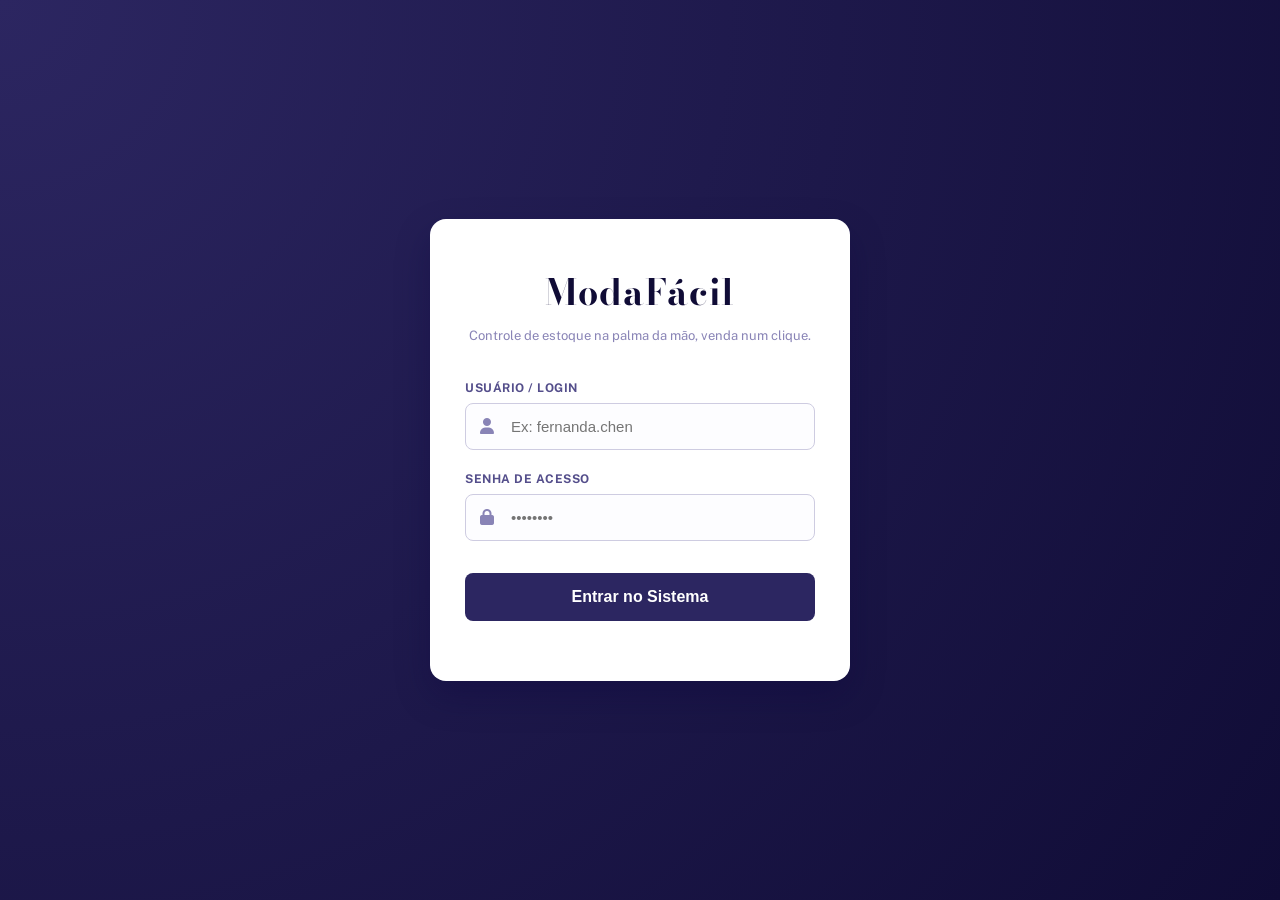
==== index.html @ 480983fd "60%" ====
<!DOCTYPE html>
<html lang="pt-BR">
<head>
    <meta charset="UTF-8">
    <meta name="viewport" content="width=device-width, initial-scale=1.0">
    <title>ModaFácil - Sistema de Gestão</title>
    <link rel="stylesheet" href="CSS/style.css">
    <link rel="stylesheet" href="https://cdnjs.cloudflare.com/ajax/libs/font-awesome/6.5.2/css/all.min.css">
</head>
<body>

    <div id="toast-container" class="toast-container"></div>

    <div id="tela-login" class="login-wrapper">
        <div class="login-box">
            <div class="login-header">
                <h1>ModaFácil</h1>
                <p>Controle de estoque na palma da mão, venda num clique.</p>
            </div>
            <form id="form-login" onsubmit="autenticarUsuario(event)">
                <div class="campo-login">
                    <label for="usuario">Usuário / Login</label>
                    <div class="input-icone">
                        <i class="fa-solid fa-user"></i>
                        <input type="text" id="usuario" placeholder="Ex: fernanda.chen" required>
                    </div>
                </div>
                <div class="campo-login">
                    <label for="senha">Senha de Acesso</label>
                    <div class="input-icone">
                        <i class="fa-solid fa-lock"></i>
                        <input type="password" id="senha" placeholder="••••••••" required>
                    </div>
                </div>
                <button type="submit" class="btn-login">Entrar no Sistema</button>
            </form>
            <div id="erro-login" class="erro-mensagem"></div>
        </div>
    </div>

    <div id="painel-sistema" class="container" style="display: none;">

        <aside class="sidebar">
            <div class="sidebar-topo">
                <h1 onclick="alternarTela('dashboard')">ModaFácil</h1>
                <p class="metafora-sidebar">O estoque na palma da mão, a venda num clique.</p>
                
                <ul>
                    <li id="menu-dashboard" class="active" onclick="alternarTela('dashboard')">
                        <i class="fa-solid fa-house"></i> Dashboard
                    </li>
                    <li id="menu-produtos" onclick="alternarTela('produtos')">
                        <i class="fa-solid fa-shirt"></i> Produtos
                    </li>
                    <li id="menu-estoque" onclick="alternarTela('estoque')">
                        <i class="fa-solid fa-box"></i> Estoque
                    </li>
                    <li id="menu-vendas" onclick="alternarTela('vendas')">
                        <i class="fa-solid fa-cart-shopping"></i> Vendas
                    </li>
                    <li id="menu-relatorios" onclick="alternarTela('relatorios')">
                        <i class="fa-solid fa-chart-line"></i> Relatórios
                    </li>
                </ul>
            </div>

            <div class="sidebar-rodape">
                <div class="perfil-link-wrapper" id="menu-perfil" onclick="alternarTela('perfil')">
                    <div class="avatar-bolinha">--</div>
                    <div class="perfil-link-info">
                        <span class="nome-usuario">Usuário</span>
                        <span class="cargo-usuario">Cargo</span>
                    </div>
                    <i class="fa-solid fa-chevron-right seta-perfil"></i>
                </div>
            </div>
        </aside>

        <main class="content">

            <div id="visao-dashboard" class="tela-conteudo">
                <header>
                    <h2>Dashboard</h2>
                    <p>Confira o resumo do seu negócio hoje.</p>
                </header>

                <section class="cards">
                    <div class="card destaque">
                        <h3>Produtos</h3>
                        <span id="card-total-produtos">150</span>
                    </div>
                    <div class="card">
                        <h3>Vendas Hoje</h3>
                        <span>23</span>
                    </div>
                    <div class="card alerta-critico">
                        <h3>Estoque Baixo</h3>
                        <span id="card-estoque-baixo">0</span>
                    </div>
                    <div class="card alerta-critico">
                        <h3>Alertas</h3>
                        <span id="card-total-alertas">0</span>
                    </div>
                </section>

                <section class="dashboard-grid">
                    <div class="grafico">
                        <h3>Vendas dos Últimos 7 Dias</h3>
                        <div class="fake-chart"></div>
                    </div>

                    <div class="estoque">
                        <h3>Produtos com Estoque Baixo</h3>
                        <table id="tabela-dashboard-alertas">
                            <thead>
                                <tr>
                                    <th>Produto</th>
                                    <th>Tamanho</th>
                                    <th>Qtd</th>
                                </tr>
                            </thead>
                            <tbody>
                                </tbody>
                        </table>
                    </div>
                </section>
            </div>

            <div id="visao-produtos" class="tela-conteudo" style="display: none;">
                <header>
                    <h2>Gerenciamento de Produtos</h2>
                    <p>Visão geral de produtos, especializações e variantes comerciais.</p>
                </header>

                <div class="perfil-container-bloco">
                    <table id="tabela-lista-produtos">
                        <thead>
                            <tr>
                                <th>Produto</th>
                                <th>Tipo</th>
                                <th>SKU</th>
                                <th>Atributos</th>
                                <th>Mínimo</th>
                                <th>Atual</th>
                                <th>Status</th>
                            </tr>
                        </thead>
                        <tbody>
                            </tbody>
                    </table>
                </div>
            </div>

            <div id="visao-estoque" class="tela-conteudo" style="display: none;">
                <header>
                    <h2>Movimentação de Estoque</h2>
                    <p>Lance entradas, saídas manuais ou simule baixas de balcão.</p>
                </header>

                <div class="grid-simulacao" style="display: grid; grid-template-columns: 1fr 1fr; gap: 20px;">
                    <div class="perfil-container-bloco">
                        <h3>Registrar Movimentação</h3>
                        <form id="form-movimentacao" onsubmit="processarMovimentacao(event)" style="margin-top: 20px; display: flex; flex-direction: column; gap: 15px;">
                            <div class="grupo-campo" style="display: flex; flex-direction: column; gap: 8px;">
                                <label style="font-size: 13px; font-weight: bold; color: rgb(84, 78, 139);">Selecione a Variante</label>
                                <select id="mov-produto" required style="padding: 12px; border: 1px solid rgb(206, 204, 225); border-radius: 6px; background-color: #F8F8FC;">
                                    </select>
                            </div>

                            <div class="grupo-campo" style="display: flex; flex-direction: column; gap: 8px;">
                                <label style="font-size: 13px; font-weight: bold; color: rgb(84, 78, 139);">Tipo de Operação</label>
                                <select id="mov-tipo" required style="padding: 12px; border: 1px solid rgb(206, 204, 225); border-radius: 6px; background-color: #F8F8FC;">
                                    <option value="SAÍDA">SAÍDA (Baixa Automática / Venda)</option>
                                    <option value="ENTRADA">ENTRADA (Ajuste / Reposição)</option>
                                </select>
                            </div>

                            <div class="grupo-campo" style="display: flex; flex-direction: column; gap: 8px;">
                                <label style="font-size: 13px; font-weight: bold; color: rgb(84, 78, 139);">Quantidade</label>
                                <input type="number" id="mov-qtd" min="1" value="1" required style="padding: 12px; border: 1px solid rgb(206, 204, 225); border-radius: 6px;">
                            </div>

                            <div class="grupo-campo" style="display: flex; flex-direction: column; gap: 8px;">
                                <label style="font-size: 13px; font-weight: bold; color: rgb(84, 78, 139);">Motivo</label>
                                <input type="text" id="mov-motivo" placeholder="Ex: Venda no caixa / Devolução" required style="padding: 12px; border: 1px solid rgb(206, 204, 225); border-radius: 6px;">
                            </div>

                            <button type="submit" class="btn-login" style="margin-top: 10px;">Confirmar Operação</button>
                        </form>
                        <div id="erro-movimentacao" class="erro-mensagem" style="color: #D32F2F; font-size: 13px; font-weight: bold; margin-top: 10px;"></div>
                    </div>

                    <div class="perfil-container-bloco">
                        <h3>Histórico Histórico de Movimentações</h3>
                        <div style="max-height: 310px; overflow-y: auto; margin-top: 15px;">
                            <table id="tabela-historico">
                                <thead>
                                    <tr>
                                        <th>Hora</th>
                                        <th>SKU</th>
                                        <th>Tipo</th>
                                        <th>Qtd</th>
                                        <th>Operador</th>
                                    </tr>
                                </thead>
                                <tbody>
                                    </tbody>
                            </table>
                        </div>
                    </div>
                </div>
            </div>

            <div id="visao-perfil" class="tela-conteudo" style="display: none;">
                <header>
                    <h2>Meu Perfil</h2>
                    <p>Informações de autenticação e credenciais do lojista no sistema.</p>
                </header>

                <div class="perfil-container-bloco">
                    <div class="perfil-header-interno">
                        <div class="avatar-grande">--</div>
                        <div class="perfil-titulo-dados">
                            <h3>Nome</h3>
                            <span class="badge-perfil">Cargo</span>
                            <p>Matrícula do Funcionário: <strong>#000</strong></p>
                        </div>
                        <button class="btn-logout" onclick="fazerLogout()"><i class="fa-solid fa-right-from-bracket"></i> Sair do Sistema</button>
                    </div>

                    <div class="perfil-form-dados">
                        <h3>Dados Cadastrais e Segurança</h3>
                        <div class="grid-inputs">
                            <div class="grupo-campo">
                                <label>Nome Completo</label>
                                <input type="text" value="" disabled>
                            </div>
                            <div class="grupo-campo">
                                <label>CPF do Usuário</label>
                                <input type="text" value="" disabled>
                            </div>
                            <div class="grupo-campo">
                                <label>Login de Acesso</label>
                                <input type="text" value="" disabled>
                            </div>
                            <div class="grupo-campo">
                                <label>Tipo de Banco de Dados</label>
                                <input type="text" value="Relacional Robust" disabled>
                            </div>
                        </div>
                    </div>
                </div>
            </div>

            <div id="visao-vendas" class="tela-conteudo" style="display: none;"><header><h2>Vendas</h2><p>Módulo de Balcão e Caixa de Vendas.</p></header></div>
            <div id="visao-relatorios" class="tela-conteudo" style="display: none;"><header><h2>Relatórios</h2><p>Módulo Estatístico e Comercial.</p></header></div>

        </main>
    </div>

    <script>
        // Banco de dados simulado com as usuárias oficiais da documentação [cite: 167]
        const usuariosCadastrados = {
            "fernanda.chen": { nome: "Fernanda Chen", cpf: "000.000.000-00", cargo: "3058964", matricula: "#001" },
            "milena.cristina": { nome: "Milena Cristina dos Santos Oliveira Lima", cpf: "111.111.111-11", cargo: "3058085", matricula: "#002" },
            "raquel.braga": { nome: "Raquel Vitória Braga Zerneri", cpf: "222.222.222-22", cargo: "3075885", matricula: "#003" },
            "yona.maia": { nome: "Yoná Maia Menezes de Oliveira", cpf: "333.333.333-33", cargo: "3057704", matricula: "#004" }
        };

        // Estado das Variantes Comerciais (Projeto Lógico) [cite: 18, 25, 32, 39]
        let bancoVariantes = [
            { id: 1, produto: "Camiseta Azul", tipo: "Roupa", sku: "ROU-CAM-AZ-M", espec: "Cor: Azul / Tam: M", estoqueMinimo: 5, estoqueAtual: 2 },
            { id: 2, produto: "Calça Jeans", tipo: "Roupa", sku: "ROU-JNS-PR-38", espec: "Cor: Preto / Tam: 38", estoqueMinimo: 3, estoqueAtual: 1 },
            { id: 3, produto: "Vestido Vintage", tipo: "Roupa", sku: "ROU-VES-VR-P", espec: "Cor: Verde / Tam: P", estoqueMinimo: 2, estoqueAtual: 4 },
            { id: 4, produto: "Sapato Scarpin", tipo: "Calçado", sku: "CAL-SCA-PT-37", espec: "Tam: 37", estoqueMinimo: 3, estoqueAtual: 7 }
        ];

        let historicoMovimentacoes = [];
        let usuarioLogadoAtivo = "";

        function autenticarUsuario(event) {
            event.preventDefault();
            const usuarioDigitado = document.getElementById('usuario').value.trim().toLowerCase();
            const senhaDigitada = document.getElementById('senha').value;
            const erroBox = document.getElementById('erro-login');
            
            const senhaPadrao = "moda123";

            if (usuariosCadastrados[usuarioDigitado] && senhaDigitada === senhaPadrao) {
                usuarioLogadoAtivo = usuarioDigitado;
                atualizarDadosPerfil(usuarioDigitado);
                renderizarDadosEstoque();

                document.getElementById('tela-login').style.display = 'none';
                document.getElementById('painel-sistema').style.display = 'flex';
                alternarTela('dashboard');
                erroBox.innerText = "";
            } else {
                erroBox.innerText = "Usuário ou senha incorretos. Dica: use a senha 'moda123'.";
            }
        }

        function renderizarDadosEstoque() {
            let totalItensVariantes = bancoVariantes.length;
            let contadorEstoqueBaixo = 0;

            const tabelaDashboardCorpo = document.querySelector("#tabela-dashboard-alertas tbody");
            const tabelaProdutosCorpo = document.querySelector("#tabela-lista-produtos tbody");
            const selectProdutos = document.getElementById("mov-produto");

            tabelaDashboardCorpo.innerHTML = "";
            tabelaProdutosCorpo.innerHTML = "";
            selectProdutos.innerHTML = "";

            bancoVariantes.forEach(item => {
                const estaBaixo = item.estoqueAtual <= item.estoqueMinimo;
                if (estaBaixo) contadorEstoqueBaixo++;

                const classeLinhaAlerta = estaBaixo ? "linha-alerta" : "";
                const statusTexto = estaBaixo ? "⚠️ CRÍTICO" : "✓ ESTÁVEL";

                // 1. Aba Produtos [cite: 208, 209]
                tabelaProdutosCorpo.innerHTML += `
                    <tr class="${classeLinhaAlerta}">
                        <td><strong>${item.produto}</strong></td>
                        <td>${item.tipo}</td>
                        <td><code>${item.sku}</code></td>
                        <td>${item.espec}</td>
                        <td>${item.estoqueMinimo} un</td>
                        <td><strong>${item.estoqueAtual} un</strong></td>
                        <td>${statusTexto}</td>
                    </tr>
                `;

                // 2. Tabela Resumo do Dashboard [cite: 210]
                if (estaBaixo) {
                    tabelaDashboardCorpo.innerHTML += `
                        <tr class="linha-alerta">
                            <td>${item.produto}</td>
                            <td>${item.sku.split('-').pop()}</td>
                            <td><strong>${item.estoqueAtual}</strong></td>
                        </tr>
                    `;
                }

                // 3. Seletor de Opções
                selectProdutos.innerHTML += `
                    <option value="${item.id}">${item.produto} [${item.sku}] (Atual: ${item.estoqueAtual} un)</option>
                `;
            });

            if (contadorEstoqueBaixo === 0) {
                tabelaDashboardCorpo.innerHTML = `<tr><td colspan="3" style="text-align: center; color: #2E7D32; padding: 15px;">✓ Todo o estoque encontra-se estável!</td></tr>`;
            }

            document.getElementById("card-total-produtos").innerText = totalItensVariantes;
            document.getElementById("card-estoque-baixo").innerText = contadorEstoqueBaixo;
            document.getElementById("card-total-alertas").innerText = contadorEstoqueBaixo;
        }

        function processarMovimentacao(event) {
            event.preventDefault();
            const idVariante = parseInt(document.getElementById("mov-produto").value);
            const tipo = document.getElementById("mov-tipo").value;
            const quantidade = parseInt(document.getElementById("mov-qtd").value);
            const motivo = document.getElementById("mov-motivo").value;

            const variante = bancoVariantes.find(v => v.id === idVariante);

            if (tipo === "SAÍDA") {
                // Validação de barreira comercial contra saldo negativo (RF06) [cite: 204]
                if (quantidade > variante.estoqueAtual) {
                    mostrarToast(`Erro: Estoque insuficiente! Saldo atual de [${variante.sku}] é ${variante.estoqueAtual} un.`, 'erro');
                    return;
                }
                variante.estoqueAtual -= quantidade; 
                mostrarToast(`Baixa de ${quantidade} un. realizada com sucesso para [${variante.sku}]!`, 'sucesso');
            } else {
                variante.estoqueAtual += quantidade; 
                mostrarToast(`Entrada de ${quantidade} un. registrada para [${variante.sku}].`, 'sucesso');
            }

            // Alerta flutuante de estoque mínimo atingido [cite: 189]
            if (variante.estoqueAtual <= variante.estoqueMinimo) {
                mostrarToast(`Atenção: O item [${variante.sku}] atingiu o estoque mínimo de segurança!`, 'alerta');
            }

            const horaAtual = new Date().toLocaleTimeString('pt-BR', { hour: '2-digit', minute: '2-digit', second: '2-digit' });
            historicoMovimentacoes.unshift({
                hour: horaAtual,
                sku: variante.sku,
                tipo: tipo,
                qtd: quantidade,
                operador: usuariosCadastrados[usuarioLogadoAtivo].nome.split(' ')[0]
            });

            renderizarHistoricoVisual();
            renderizarDadosEstoque();

            document.getElementById("mov-qtd").value = 1;
            document.getElementById("mov-motivo").value = "";
        }

        // Sistema de Disparo de Toasts Dinâmicos
        function mostrarToast(mensagem, tipo = 'sucesso') {
            const container = document.getElementById('toast-container');
            if (!container) return;
            
            const toast = document.createElement('div');
            
            let icone = '<i class="fa-solid fa-circle-check"></i>';
            if (tipo === 'erro') icone = '<i class="fa-solid fa-circle-xmark"></i>';
            if (tipo === 'alerta') icone = '<i class="fa-solid fa-triangle-exclamation"></i>';

            toast.className = `toast toast-${tipo}`;
            toast.innerHTML = `${icone} <span>${mensagem}</span>`;

            container.appendChild(toast);

            setTimeout(() => {
                toast.style.animation = 'fadeOut 0.4s ease forwards';
                setTimeout(() => toast.remove(), 400);
            }, 4500);
        }

        function renderizarHistoricoVisual() {
            const corpoHistorico = document.querySelector("#tabela-historico tbody");
            corpoHistorico.innerHTML = "";

            historicoMovimentacoes.forEach(mov => {
                const estilizarEstilo = mov.tipo === "SAÍDA" ? "style='color: #C62828; font-weight: bold;'" : "style='color: #2E7D32; font-weight: bold;'";
                corpoHistorico.innerHTML += `
                    <tr>
                        <td>${mov.hour}</td>
                        <td><code>${mov.sku}</code></td>
                        <td ${estilizarEstilo}>${mov.tipo}</td>
                        <td>${mov.qtd} un</td>
                        <td>${mov.operador}</td>
                    </tr>
                `;
            });
        }

        function atualizarDadosPerfil(login) {
            const dados = usuariosCadastrados[login];
            const partesNome = dados.nome.split(' ');
            const iniciais = (partesNome[0][0] + (partesNome.length > 1 ? partesNome[partesNome.length - 1][0] : '')).toUpperCase();

            document.querySelector('.avatar-bolinha').innerText = iniciais;
            document.querySelector('.nome-usuario').innerText = partesNome[0] + " " + (partesNome.length > 1 ? partesNome[partesNome.length - 1] : '');
            document.querySelector('.cargo-usuario').innerText = dados.cargo;

            document.querySelector('.avatar-grande').innerText = iniciais;
            document.querySelector('.perfil-titulo-dados h3').innerText = dados.nome;
            document.querySelector('.badge-perfil').innerText = `BV: ${dados.cargo}`;
            document.querySelector('.perfil-titulo-dados strong').innerText = dados.matricula;

            const inputs = document.querySelectorAll('.perfil-form-dados input');
            inputs[0].value = dados.nome;
            inputs[1].value = dados.cpf;
            inputs[2].value = login;
        }

        function fazerLogout() {
            document.getElementById('painel-sistema').style.display = 'none';
            document.getElementById('tela-login').style.display = 'flex';
            document.getElementById('form-login').reset();
            document.getElementById('erro-login').innerText = "";
        }

        function alternarTela(nomeTela) {
            const telas = document.querySelectorAll('.tela-conteudo');
            telas.forEach(tela => tela.style.display = 'none');
            
            const todosItensMenu = document.querySelectorAll('.sidebar li');
            todosItensMenu.forEach(item => item.classList.remove('active'));
            document.getElementById('menu-perfil').classList.remove('perfil-ativo');

            document.getElementById(`visao-${nomeTela}`).style.display = 'block';

            if(nomeTela === 'perfil') {
                document.getElementById('menu-perfil').classList.add('perfil-ativo');
            } else {
                const elementoMenu = document.getElementById(`menu-${nomeTela}`);
                if(elementoMenu) elementoMenu.classList.add('active');
            }
        }
    </script>
</body>
</html>
---- CSS/style.css ----
/* ==========================================================================
   1. TIPOGRAFIA OFICIAL DO PROJETO (Didot & News Gothic MT)
   ========================================================================== */
/* Import de fontes alternativas caso o computador não tenha Didot/News Gothic instaladas */
@import url('https://fonts.googleapis.com/css2?family=Bodoni+Moda:ital,opsz,wght@0,6..96,400..900;1,6..96,400..900&family=Public+Sans:wght@300;400;700&display=swap');

* {
    margin: 0;
    padding: 0;
    box-sizing: border-box;
}

body {
    background-color: rgb(206, 204, 225); /* O Ambiente: Cor de fundo principal das telas [cite: 238] */
    font-family: 'News Gothic MT', 'Public Sans', 'Segoe UI', Arial, sans-serif; /* Para textos principais [cite: 113, 120] */
    color: rgb(9, 3, 59); /* Contraste Extremo: Textos principais [cite: 238] */
    overflow-x: hidden;
}

.container {
    display: flex;
    width: 100vw;
}

/* ==========================================================================
   2. TELA DE LOGIN (SISTEMA SEGURO - RF04)
   ========================================================================== */
.login-wrapper {
    width: 100vw;
    height: 100vh;
    background: radial-gradient(circle at top left, rgb(44, 38, 97), rgb(16, 12, 54)); /* Tons escuros [cite: 231] */
    display: flex;
    align-items: center;
    justify-content: center;
    padding: 20px;
}

.login-box {
    background: #FFFFFF;
    width: 100%;
    max-width: 420px;
    padding: 45px 35px;
    border-radius: 16px;
    box-shadow: 0 15px 35px rgba(9, 3, 59, 0.3);
}

.login-header {
    text-align: center;
    margin-bottom: 35px;
}

.login-header h1 {
    font-family: 'Didot', 'Bodoni Moda', serif; /* Logotipo e Sofisticação [cite: 96, 100, 134] */
    font-size: 36px;
    color: rgb(16, 12, 54);
    letter-spacing: 1px;
    margin-bottom: 8px;
}

.login-header p {
    font-size: 13px;
    color: rgb(137, 132, 182);
    line-height: 1.4;
}

.campo-login {
    display: flex;
    flex-direction: column;
    gap: 8px;
    margin-bottom: 22px;
}

.campo-login label {
    font-size: 12px;
    font-weight: bold;
    color: rgb(84, 78, 139);
    text-transform: uppercase;
    letter-spacing: 0.5px;
}

.input-icone {
    position: relative;
    display: flex;
    align-items: center;
}

.input-icone i {
    position: absolute;
    left: 15px;
    color: rgb(137, 132, 182);
    font-size: 16px;
}

.input-icone input {
    width: 100%;
    padding: 14px 15px 14px 45px;
    border: 1px solid rgb(206, 204, 225);
    border-radius: 8px;
    background-color: #FDFDFF;
    color: rgb(9, 3, 59);
    font-size: 15px;
    outline: none;
    transition: all 0.2s ease;
}

.input-icone input:focus {
    border-color: rgb(44, 38, 97);
    box-shadow: 0 0 0 3px rgba(44, 38, 97, 0.15);
}

.btn-login {
    width: 100%;
    padding: 15px;
    background-color: rgb(44, 38, 97); /* Ação Principal [cite: 238] */
    color: white;
    border: none;
    border-radius: 8px;
    font-size: 16px;
    font-family: 'News Gothic MT', sans-serif;
    font-weight: bold; /* Títulos e botões [cite: 104, 110] */
    cursor: pointer;
    transition: background 0.2s ease;
    margin-top: 10px;
}

.btn-login:hover {
    background-color: rgb(16, 12, 54);
}

.erro-mensagem {
    color: #C62828;
    font-size: 13px;
    text-align: center;
    margin-top: 15px;
    font-weight: bold;
}

/* ==========================================================================
   3. MENU LATERAL E ESTRUTURA PROFISSIONAL
   ========================================================================== */
.sidebar {
    width: 260px;
    height: 100vh;
    background-color: rgb(16, 12, 54); /* Estrutura: Cabeçalhos e menus laterais [cite: 238] */
    color: #FFFFFF;
    padding: 30px 15px;
    position: fixed;
    display: flex;
    flex-direction: column;
    justify-content: space-between;
}

.sidebar h1 {
    font-family: 'Didot', 'Bodoni Moda', serif; /* Logotipo da loja [cite: 100] */
    font-size: 32px;
    text-align: center;
    cursor: pointer;
    color: rgb(206, 204, 225);
    margin-bottom: 5px;
}

.metafora-sidebar {
    color: rgb(137, 132, 182); /* Organização [cite: 238] */
    font-size: 11px;
    font-style: italic;
    text-align: center;
    margin-bottom: 35px;
    padding: 0 5px;
    line-height: 1.4;
}

.sidebar ul {
    list-style: none;
}

.sidebar li {
    padding: 12px 18px;
    margin-bottom: 6px;
    border-radius: 8px;
    cursor: pointer;
    font-size: 15px;
    font-family: 'News Gothic MT', sans-serif;
    font-weight: bold; /* Menus principais [cite: 104, 108] */
    transition: all 0.2s ease;
    display: flex;
    align-items: center;
    color: rgb(206, 204, 225);
}

.sidebar li i {
    margin-right: 12px;
    font-size: 16px;
    width: 20px;
    text-align: center;
}

.sidebar li:hover, 
.sidebar li.active {
    background-color: rgb(44, 38, 97); /* Ação Principal [cite: 238] */
    color: #FFFFFF;
}

/* LINK DE PERFIL (RODAPÉ DA SIDEBAR) */
.sidebar-rodape {
    border-top: 1px solid rgba(206, 204, 225, 0.15);
    padding-top: 15px;
}

.perfil-link-wrapper {
    display: flex;
    align-items: center;
    padding: 10px;
    border-radius: 10px;
    cursor: pointer;
    transition: background 0.2s ease;
}

.perfil-link-wrapper:hover,
.perfil-link-wrapper.perfil-ativo {
    background-color: rgb(44, 38, 97);
}

.avatar-bolinha {
    width: 40px;
    height: 40px;
    border-radius: 50%;
    background-color: rgb(137, 132, 182); /* Organização [cite: 238] */
    color: rgb(16, 12, 54);
    font-weight: bold;
    display: flex;
    align-items: center;
    justify-content: center;
    font-size: 14px;
}

.perfil-link-info {
    margin-left: 12px;
    display: flex;
    flex-direction: column;
    flex: 1;
}

.nome-usuario {
    font-size: 14px;
    font-weight: bold;
    color: #FFFFFF;
}

.cargo-usuario {
    font-size: 11px;
    color: rgb(206, 204, 225);
    margin-top: 2px;
}

.seta-perfil {
    font-size: 12px;
    color: rgb(137, 132, 182);
}

/* ==========================================================================
   4. CONTEÚDO CENTRAL E PAINÉIS
   ========================================================================== */
.content {
    margin-left: 260px;
    width: calc(100% - 260px);
    padding: 40px;
}

header h2 {
    font-family: 'Didot', 'Bodoni Moda', serif; /* Títulos principais [cite: 101] */
    color: rgb(9, 3, 59); /* Contraste Extremo [cite: 238] */
    font-size: 38px;
}

header p {
    color: rgb(84, 78, 139); /* Interação [cite: 238] */
    font-size: 15px;
    margin: 8px 0 30px;
}

/* CARDS INDICADORES */
.cards {
    display: flex;
    gap: 20px;
    margin-bottom: 30px;
}

.card {
    flex: 1;
    background: #FFFFFF;
    padding: 25px;
    border-radius: 12px;
    box-shadow: 0 4px 12px rgba(16, 12, 54, 0.05);
    border-left: 5px solid rgb(84, 78, 139);
}

.card h3 {
    font-size: 13px;
    text-transform: uppercase;
    color: rgb(84, 78, 139);
    margin-bottom: 8px;
}

.card span {
    font-size: 36px;
    font-weight: bold;
    color: rgb(9, 3, 59);
}

.card.destaque {
    background: linear-gradient(135deg, rgb(44, 38, 97), rgb(84, 78, 139));
    border-left: none;
}
.card.destaque h3, .card.destaque span { color: #FFFFFF; }

.card.alerta-critico {
    background-color: #FFFDEB;
    border-left: 5px solid #FEC100; /* Âmbar Restrito para Interrupções [cite: 233] */
}

/* DASHBOARD GRID AND TABLES */
.dashboard-grid {
    display: flex;
    gap: 20px;
}

.grafico, .estoque {
    background: #FFFFFF;
    padding: 25px;
    border-radius: 12px;
    box-shadow: 0 4px 12px rgba(16, 12, 54, 0.05);
}
.grafico { flex: 2; }
.estoque { flex: 1; }

.fake-chart {
    height: 230px;
    background: linear-gradient(to top, rgb(206, 204, 225), #FDFDFF);
    border-radius: 8px;
    border: 1px dashed rgb(137, 132, 182);
}

/* TABELAS */
table { 
    width: 100%; 
    border-collapse: collapse; 
    margin-top: 15px;
}

th, td { 
    padding: 12px; 
    font-size: 14px; 
    text-align: left; 
    font-family: 'News Gothic MT', sans-serif; /* Dados e descrições [cite: 113, 122, 123] */
}

th { 
    background-color: rgb(206, 204, 225); 
    color: rgb(9, 3, 59); 
    font-weight: bold; 
}

td { 
    border-bottom: 1px solid rgb(206, 204, 225); 
}

/* Mudança visual instantânea para linhas em perigo (Acento Âmbar) */
.linha-alerta td { 
    background-color: rgba(254, 193, 0, 0.12); 
    color: #5c4600; 
    font-weight: bold;
}

/* ==========================================================================
   5. TELA DE PERFIL (MÓDULO DO USUÁRIO - RF04)
   ========================================================================== */
.perfil-container-bloco {
    background: #FFFFFF;
    border-radius: 16px;
    padding: 35px;
    box-shadow: 0 4px 15px rgba(16, 12, 54, 0.05);
}

.perfil-header-interno {
    display: flex;
    align-items: center;
    gap: 25px;
    border-bottom: 2px solid rgb(206, 204, 225);
    padding-bottom: 30px;
    margin-bottom: 30px;
}

.avatar-grande {
    width: 80px;
    height: 80px;
    background-color: rgb(16, 12, 54);
    color: #FFFFFF;
    border-radius: 50%;
    display: flex;
    align-items: center;
    justify-content: center;
    font-size: 28px;
    font-weight: bold;
}

.perfil-titulo-dados h3 {
    font-size: 24px;
    color: rgb(9, 3, 59);
}

.perfil-titulo-dados p {
    font-size: 13px;
    color: rgb(84, 78, 139);
    margin-top: 5px;
}

.badge-perfil {
    background-color: rgb(44, 38, 97);
    color: white;
    padding: 4px 12px;
    border-radius: 30px;
    font-size: 12px;
    font-weight: bold;
    display: inline-block;
    margin-top: 5px;
}

.btn-logout {
    margin-left: auto;
    padding: 12px 20px;
    background-color: #FFF0F0;
    color: #C62828;
    border: 1px solid #FFCDCD;
    border-radius: 8px;
    font-weight: bold;
    cursor: pointer;
    transition: all 0.2s ease;
}

.btn-logout:hover {
    background-color: #C62828;
    color: #FFFFFF;
}

.perfil-form-dados h3 {
    font-size: 16px;
    color: rgb(16, 12, 54);
    text-transform: uppercase;
    letter-spacing: 0.5px;
    margin-bottom: 20px;
}

.grid-inputs {
    display: grid;
    grid-template-columns: repeat(auto-fit, minmax(220px, 1fr));
    gap: 20px;
}

.grupo-campo {
    display: flex;
    flex-direction: column;
    gap: 8px;
}

.grupo-campo label {
    font-size: 13px;
    font-weight: bold;
    color: rgb(84, 78, 139);
}

.grupo-campo input {
    padding: 12px;
    border: 1px solid rgb(206, 204, 225);
    border-radius: 6px;
    background-color: #F8F8FC;
    color: rgb(9, 3, 59);
    font-size: 15px;
    cursor: not-allowed;
}

/* ==========================================================================
   6. GRID DE MOVIMENTAÇÃO (ESTOQUE)
   ========================================================================== */
.grupo-campo select {
    padding: 12px;
    border: 1px solid rgb(206, 204, 225);
    border-radius: 6px;
    background-color: #F8F8FC;
    color: rgb(9, 3, 59);
    font-size: 15px;
    outline: none;
}

code {
    background-color: #F0EDF8;
    padding: 2px 6px;
    border-radius: 4px;
    font-family: monospace;
    font-weight: bold;
    color: rgb(44, 38, 97);
}

/* ==========================================================================
   7. FLUTUANTES (TOAST NOTIFICATIONS)
   ========================================================================== */
.toast-container {
    position: fixed;
    top: 20px;
    right: 20px;
    z-index: 9999;
    display: flex;
    flex-direction: column;
    gap: 10px;
    max-width: 350px;
}

.toast {
    background: #FFFFFF;
    color: rgb(9, 3, 59);
    padding: 16px 20px;
    border-radius: 8px;
    box-shadow: 0 10px 25px rgba(16, 12, 54, 0.15);
    display: flex;
    align-items: center;
    gap: 12px;
    font-size: 14px;
    font-weight: bold;
    animation: slideIn 0.3s cubic-bezier(0.175, 0.885, 0.32, 1.275) forwards;
    border-left: 6px solid;
}

.toast-sucesso { border-left-color: rgb(44, 38, 97); }
.toast-sucesso i { color: rgb(44, 38, 97); }

.toast-alerta { border-left-color: #FEC100; background-color: #FFFDF0; }
.toast-alerta i { color: #FEC100; }

.toast-erro { border-left-color: #C62828; background-color: #FFF2F2; }
.toast-erro i { color: #C62828; }

@keyframes slideIn {
    from { transform: translateX(100%); opacity: 0; }
    to { transform: translateX(0); opacity: 1; }
}

@keyframes fadeOut {
    to { transform: translateY(-10px); opacity: 0; }
}
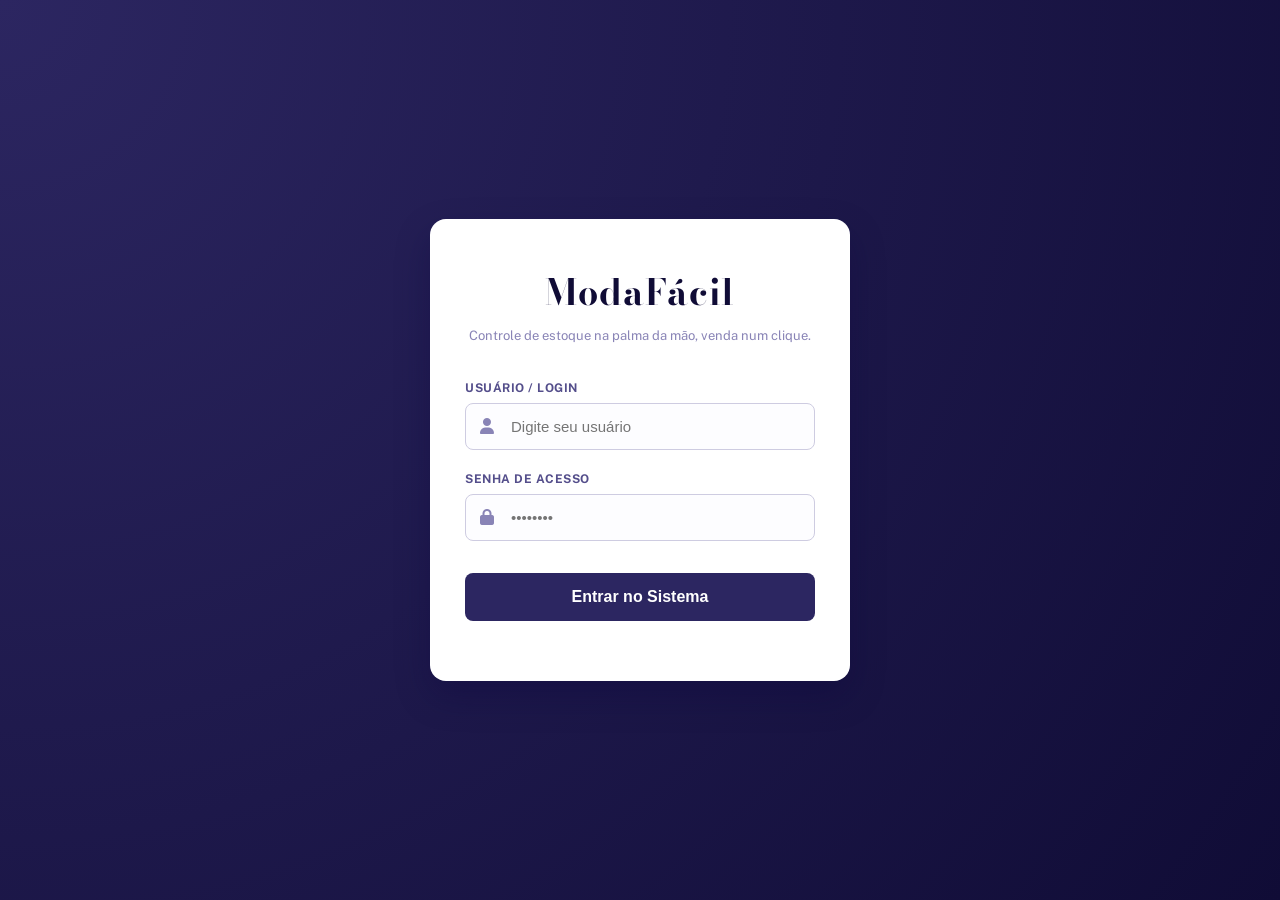
==== commit c3939e08: "slidebar dinamico, cadastro de produtos, baixa de venda, relatório de venda funcionando" ====
--- a/index.html
+++ b/index.html
@@ -22,7 +22,7 @@
                     <label for="usuario">Usuário / Login</label>
                     <div class="input-icone">
                         <i class="fa-solid fa-user"></i>
-                        <input type="text" id="usuario" placeholder="Ex: fernanda.chen" required>
+                        <input type="text" id="usuario" placeholder="Digite seu usuário" required>
                     </div>
                 </div>
                 <div class="campo-login">
@@ -40,26 +40,30 @@
 
     <div id="painel-sistema" class="container" style="display: none;">
 
-        <aside class="sidebar">
+        <aside class="sidebar collapsed" id="sidebar">
+            <button class="btn-toggle-sidebar" onclick="toggleSidebar()">
+                <i class="fa-solid fa-chevron-right" id="sidebar-icon"></i>
+            </button>
+
             <div class="sidebar-topo">
                 <h1 onclick="alternarTela('dashboard')">ModaFácil</h1>
                 <p class="metafora-sidebar">O estoque na palma da mão, a venda num clique.</p>
                 
                 <ul>
                     <li id="menu-dashboard" class="active" onclick="alternarTela('dashboard')">
-                        <i class="fa-solid fa-house"></i> Dashboard
+                        <i class="fa-solid fa-house"></i> <span>Dashboard</span>
                     </li>
                     <li id="menu-produtos" onclick="alternarTela('produtos')">
-                        <i class="fa-solid fa-shirt"></i> Produtos
+                        <i class="fa-solid fa-shirt"></i> <span>Produtos</span>
                     </li>
                     <li id="menu-estoque" onclick="alternarTela('estoque')">
-                        <i class="fa-solid fa-box"></i> Estoque
+                        <i class="fa-solid fa-box"></i> <span>Estoque</span>
                     </li>
                     <li id="menu-vendas" onclick="alternarTela('vendas')">
-                        <i class="fa-solid fa-cart-shopping"></i> Vendas
+                        <i class="fa-solid fa-cart-shopping"></i> <span>Vendas</span>
                     </li>
                     <li id="menu-relatorios" onclick="alternarTela('relatorios')">
-                        <i class="fa-solid fa-chart-line"></i> Relatórios
+                        <i class="fa-solid fa-chart-line"></i> <span>Relatórios</span>
                     </li>
                 </ul>
             </div>
@@ -78,6 +82,11 @@
 
         <main class="content">
 
+            <div class="header-central">
+                <h1>ModaFácil</h1>
+                <p>O estoque na palma da mão, a venda num clique.</p>
+            </div>
+
             <div id="visao-dashboard" class="tela-conteudo">
                 <header>
                     <h2>Dashboard</h2>
@@ -87,11 +96,11 @@
                 <section class="cards">
                     <div class="card destaque">
                         <h3>Produtos</h3>
-                        <span id="card-total-produtos">150</span>
+                        <span id="card-total-produtos">0</span>
                     </div>
                     <div class="card">
                         <h3>Vendas Hoje</h3>
-                        <span>23</span>
+                        <span id="card-vendas-hoje">0</span>
                     </div>
                     <div class="card alerta-critico">
                         <h3>Estoque Baixo</h3>
@@ -105,8 +114,8 @@
 
                 <section class="dashboard-grid">
                     <div class="grafico">
-                        <h3>Vendas dos Últimos 7 Dias</h3>
-                        <div class="fake-chart"></div>
+                        <h3>Faturamento por Categoria (R$)</h3>
+                        <div class="fake-chart" id="dashboard-chart-container"></div>
                     </div>
 
                     <div class="estoque">
@@ -115,12 +124,11 @@
                             <thead>
                                 <tr>
                                     <th>Produto</th>
-                                    <th>Tamanho</th>
+                                    <th>SKU</th>
                                     <th>Qtd</th>
                                 </tr>
                             </thead>
-                            <tbody>
-                                </tbody>
+                            <tbody></tbody>
                         </table>
                     </div>
                 </section>
@@ -133,6 +141,40 @@
                 </header>
 
                 <div class="perfil-container-bloco">
+                    <h3>Cadastrar Nova Variante Comercial</h3>
+                    <form id="form-cadastro-produto" onsubmit="cadastrarVariante(event)" style="margin-top: 15px; display: grid; grid-template-columns: repeat(auto-fit, minmax(200px, 1fr)); gap: 15px;">
+                        <div class="grupo-campo">
+                            <label>Nome do Produto</label>
+                            <input type="text" id="cad-nome" placeholder="Ex: Camiseta Polo" required>
+                        </div>
+                        <div class="grupo-campo">
+                            <label>Tipo/Categoria</label>
+                            <select id="cad-tipo" required>
+                                <option value="Roupa">Roupa</option>
+                                <option value="Calçado">Calçado</option>
+                                <option value="Acessório">Acessório</option>
+                            </select>
+                        </div>
+                        <div class="grupo-campo">
+                            <label>Atributos / Especificação</label>
+                            <input type="text" id="cad-espec" placeholder="Ex: Cor: Preta / Tam: G" required>
+                        </div>
+                        <div class="grupo-campo">
+                            <label>Estoque Mínimo</label>
+                            <input type="number" id="cad-minimo" min="1" value="3" required>
+                        </div>
+                        <div class="grupo-campo">
+                            <label>Estoque Inicial</label>
+                            <input type="number" id="cad-atual" min="0" value="10" required>
+                        </div>
+                        <div class="grupo-campo" style="justify-content: flex-end;">
+                            <button type="submit" class="btn-login" style="margin-top: 0; padding: 12px;">Salvar Variante</button>
+                        </div>
+                    </form>
+                </div>
+
+                <div class="perfil-container-bloco">
+                    <h3>Variantes Registradas no Sistema</h3>
                     <table id="tabela-lista-produtos">
                         <thead>
                             <tr>
@@ -145,8 +187,7 @@
                                 <th>Status</th>
                             </tr>
                         </thead>
-                        <tbody>
-                            </tbody>
+                        <tbody></tbody>
                     </table>
                 </div>
             </div>
@@ -159,39 +200,37 @@
 
                 <div class="grid-simulacao" style="display: grid; grid-template-columns: 1fr 1fr; gap: 20px;">
                     <div class="perfil-container-bloco">
-                        <h3>Registrar Movimentação</h3>
+                        <h3>Registrar Movimentação Manual</h3>
                         <form id="form-movimentacao" onsubmit="processarMovimentacao(event)" style="margin-top: 20px; display: flex; flex-direction: column; gap: 15px;">
-                            <div class="grupo-campo" style="display: flex; flex-direction: column; gap: 8px;">
-                                <label style="font-size: 13px; font-weight: bold; color: rgb(84, 78, 139);">Selecione a Variante</label>
-                                <select id="mov-produto" required style="padding: 12px; border: 1px solid rgb(206, 204, 225); border-radius: 6px; background-color: #F8F8FC;">
-                                    </select>
-                            </div>
-
-                            <div class="grupo-campo" style="display: flex; flex-direction: column; gap: 8px;">
-                                <label style="font-size: 13px; font-weight: bold; color: rgb(84, 78, 139);">Tipo de Operação</label>
-                                <select id="mov-tipo" required style="padding: 12px; border: 1px solid rgb(206, 204, 225); border-radius: 6px; background-color: #F8F8FC;">
-                                    <option value="SAÍDA">SAÍDA (Baixa Automática / Venda)</option>
+                            <div class="grupo-campo">
+                                <label>Selecione a Variante</label>
+                                <select id="mov-produto" required></select>
+                            </div>
+
+                            <div class="grupo-campo">
+                                <label>Tipo de Operação</label>
+                                <select id="mov-tipo" required>
                                     <option value="ENTRADA">ENTRADA (Ajuste / Reposição)</option>
+                                    <option value="SAÍDA">SAÍDA (Saída Manual / Ajuste)</option>
                                 </select>
                             </div>
 
-                            <div class="grupo-campo" style="display: flex; flex-direction: column; gap: 8px;">
-                                <label style="font-size: 13px; font-weight: bold; color: rgb(84, 78, 139);">Quantidade</label>
-                                <input type="number" id="mov-qtd" min="1" value="1" required style="padding: 12px; border: 1px solid rgb(206, 204, 225); border-radius: 6px;">
-                            </div>
-
-                            <div class="grupo-campo" style="display: flex; flex-direction: column; gap: 8px;">
-                                <label style="font-size: 13px; font-weight: bold; color: rgb(84, 78, 139);">Motivo</label>
-                                <input type="text" id="mov-motivo" placeholder="Ex: Venda no caixa / Devolução" required style="padding: 12px; border: 1px solid rgb(206, 204, 225); border-radius: 6px;">
+                            <div class="grupo-campo">
+                                <label>Quantidade</label>
+                                <input type="number" id="mov-qtd" min="1" value="1" required>
+                            </div>
+
+                            <div class="grupo-campo">
+                                <label>Motivo</label>
+                                <input type="text" id="mov-motivo" placeholder="Ex: Ajuste de inventário" required>
                             </div>
 
                             <button type="submit" class="btn-login" style="margin-top: 10px;">Confirmar Operação</button>
                         </form>
-                        <div id="erro-movimentacao" class="erro-mensagem" style="color: #D32F2F; font-size: 13px; font-weight: bold; margin-top: 10px;"></div>
                     </div>
 
                     <div class="perfil-container-bloco">
-                        <h3>Histórico Histórico de Movimentações</h3>
+                        <h3>Histórico de Movimentações</h3>
                         <div style="max-height: 310px; overflow-y: auto; margin-top: 15px;">
                             <table id="tabela-historico">
                                 <thead>
@@ -203,10 +242,97 @@
                                         <th>Operador</th>
                                     </tr>
                                 </thead>
-                                <tbody>
-                                    </tbody>
+                                <tbody></tbody>
                             </table>
                         </div>
+                    </div>
+                </div>
+            </div>
+
+            <div id="visao-vendas" class="tela-conteudo" style="display: none;">
+                <header>
+                    <h2>Vendas</h2>
+                    <p>Módulo de Balcão e Caixa de Vendas rápidas.</p>
+                </header>
+
+                <div class="grid-simulacao" style="display: grid; grid-template-columns: 1.2fr 0.8fr; gap: 20px;">
+                    <div class="perfil-container-bloco">
+                        <h3>Lançar Item no Checkout</h3>
+                        <form id="form-vendas-checkout" onsubmit="adicionarItemCarrinho(event)" style="margin-top: 20px; display: grid; grid-template-columns: 1fr 1fr; gap: 15px;">
+                            <div class="grupo-campo" style="grid-column: span 2;">
+                                <label>Item Comercial</label>
+                                <select id="venda-produto" required></select>
+                            </div>
+                            <div class="grupo-campo">
+                                <label>Quantidade</label>
+                                <input type="number" id="venda-qtd" min="1" value="1" required>
+                            </div>
+                            <div class="grupo-campo">
+                                <label>Preço Unitário (R$)</label>
+                                <input type="number" id="venda-preco" min="0.01" step="0.01" value="79.90" required>
+                            </div>
+                            <div style="grid-column: span 2; display: flex; gap: 10px;">
+                                <button type="submit" class="btn-login" style="background-color: rgb(84, 78, 139);">Adicionar Item</button>
+                                <button type="button" class="btn-logout" onclick="limparCarrinho()" style="margin-left: 0; padding: 12px;">Limpar</button>
+                            </div>
+                        </form>
+                    </div>
+
+                    <div class="perfil-container-bloco" style="display: flex; flex-direction: column; justify-content: space-between;">
+                        <div>
+                            <h3>Cupom de Venda Atual</h3>
+                            <div id="carrinho-lista" style="margin-top: 15px; max-height: 180px; overflow-y: auto; font-family: monospace; font-size: 13px; border: 1px dashed rgb(206, 204, 225); padding: 10px; background: #FAF9FF;">
+                                Carrinho vazio.
+                            </div>
+                        </div>
+                        <div style="margin-top: 20px; border-top: 2px solid rgb(206, 204, 225); padding-top: 15px;">
+                            <div style="display: flex; justify-content: space-between; font-size: 18px; font-weight: bold; margin-bottom: 15px;">
+                                <span>TOTAL:</span>
+                                <span id="checkout-total-venda">R$ 0,00</span>
+                            </div>
+                            <button class="btn-login" onclick="finalizarVendaCaixa()">Finalizar e Emitir Baixa</button>
+                        </div>
+                    </div>
+                </div>
+            </div>
+
+            <div id="visao-relatorios" class="tela-conteudo" style="display: none;">
+                <header>
+                    <h2>Relatórios</h2>
+                    <p>Módulo Estatístico, Comercial e de Auditoria de Saídas.</p>
+                </header>
+
+                <div class="cards" style="margin-bottom: 25px;">
+                    <div class="card" style="border-left-color: #2E7D32;">
+                        <h3>Faturamento Bruto</h3>
+                        <span id="rel-faturamento-total" style="color: #2E7D32;">R$ 0,00</span>
+                    </div>
+                    <div class="card" style="border-left-color: rgb(44, 38, 97);">
+                        <h3>Total Peças Vendidas</h3>
+                        <span id="rel-pecas-totais">0 un</span>
+                    </div>
+                    <div class="card" style="border-left-color: #FEC100;">
+                        <h3>Ticket Médio</h3>
+                        <span id="rel-ticket-medio">R$ 0,00</span>
+                    </div>
+                </div>
+
+                <div class="perfil-container-bloco">
+                    <h3>Log de Cupons Emitidos</h3>
+                    <div style="overflow-x: auto; margin-top: 15px;">
+                        <table id="tabela-relatorio-vendas">
+                            <thead>
+                                <tr>
+                                    <th>ID Venda</th>
+                                    <th>Hora</th>
+                                    <th>Itens Vendidos</th>
+                                    <th>Qtd Total</th>
+                                    <th>Total Geral</th>
+                                    <th>Operador</th>
+                                </tr>
+                            </thead>
+                            <tbody></tbody>
+                        </table>
                     </div>
                 </div>
             </div>
@@ -252,14 +378,10 @@
                 </div>
             </div>
 
-            <div id="visao-vendas" class="tela-conteudo" style="display: none;"><header><h2>Vendas</h2><p>Módulo de Balcão e Caixa de Vendas.</p></header></div>
-            <div id="visao-relatorios" class="tela-conteudo" style="display: none;"><header><h2>Relatórios</h2><p>Módulo Estatístico e Comercial.</p></header></div>
-
         </main>
     </div>
 
     <script>
-        // Banco de dados simulado com as usuárias oficiais da documentação [cite: 167]
         const usuariosCadastrados = {
             "fernanda.chen": { nome: "Fernanda Chen", cpf: "000.000.000-00", cargo: "3058964", matricula: "#001" },
             "milena.cristina": { nome: "Milena Cristina dos Santos Oliveira Lima", cpf: "111.111.111-11", cargo: "3058085", matricula: "#002" },
@@ -267,29 +389,25 @@
             "yona.maia": { nome: "Yoná Maia Menezes de Oliveira", cpf: "333.333.333-33", cargo: "3057704", matricula: "#004" }
         };
 
-        // Estado das Variantes Comerciais (Projeto Lógico) [cite: 18, 25, 32, 39]
-        let bancoVariantes = [
-            { id: 1, produto: "Camiseta Azul", tipo: "Roupa", sku: "ROU-CAM-AZ-M", espec: "Cor: Azul / Tam: M", estoqueMinimo: 5, estoqueAtual: 2 },
-            { id: 2, produto: "Calça Jeans", tipo: "Roupa", sku: "ROU-JNS-PR-38", espec: "Cor: Preto / Tam: 38", estoqueMinimo: 3, estoqueAtual: 1 },
-            { id: 3, produto: "Vestido Vintage", tipo: "Roupa", sku: "ROU-VES-VR-P", espec: "Cor: Verde / Tam: P", estoqueMinimo: 2, estoqueAtual: 4 },
-            { id: 4, produto: "Sapato Scarpin", tipo: "Calçado", sku: "CAL-SCA-PT-37", espec: "Tam: 37", estoqueMinimo: 3, estoqueAtual: 7 }
-        ];
-
+        let bancoVariantes = [];
         let historicoMovimentacoes = [];
+        let logVendasCupons = [];
+        let carrinhoVendaAtual = [];
         let usuarioLogadoAtivo = "";
+        let contadorVendasID = 1000;
 
         function autenticarUsuario(event) {
             event.preventDefault();
             const usuarioDigitado = document.getElementById('usuario').value.trim().toLowerCase();
             const senhaDigitada = document.getElementById('senha').value;
             const erroBox = document.getElementById('erro-login');
-            
             const senhaPadrao = "moda123";
 
             if (usuariosCadastrados[usuarioDigitado] && senhaDigitada === senhaPadrao) {
                 usuarioLogadoAtivo = usuarioDigitado;
                 atualizarDadosPerfil(usuarioDigitado);
                 renderizarDadosEstoque();
+                renderDadosGeraisFaturamentoGrafico();
 
                 document.getElementById('tela-login').style.display = 'none';
                 document.getElementById('painel-sistema').style.display = 'flex';
@@ -300,17 +418,51 @@
             }
         }
 
+        function gerarSKU(nome, tipo, espec) {
+            const prefixoTipo = tipo.substring(0, 3).toUpperCase();
+            const prefixoNome = nome.replace(/[^a-zA-Z]/g, "").substring(0, 3).toUpperCase();
+            const partesEspec = espec.split('/');
+            const extrairTamanho = partesEspec.length > 1 ? partesEspec.pop().split(':').pop().trim().toUpperCase() : "UN";
+            return `${prefixoTipo}-${prefixoNome}-${extrairTamanho.replace(/[^a-zA-Z0-9]/g, "")}`;
+        }
+
+        function cadastrarVariante(event) {
+            event.preventDefault();
+            const nome = document.getElementById('cad-nome').value.trim();
+            const tipo = document.getElementById('cad-tipo').value;
+            const espec = document.getElementById('cad-espec').value.trim();
+            const minimo = parseInt(document.getElementById('cad-minimo').value);
+            const atual = parseInt(document.getElementById('cad-atual').value);
+
+            const novoId = bancoVariantes.length > 0 ? Math.max(...bancoVariantes.map(v => v.id)) + 1 : 1;
+            const skuGerado = gerarSKU(nome, tipo, espec);
+
+            bancoVariantes.push({
+                id: novoId, produto: nome, tipo: tipo, sku: skuGerado, espec: espec, estoqueMinimo: minimo, estoqueAtual: atual
+            });
+
+            mostrarToast(`Variante [${skuGerado}] cadastrada com sucesso!`, 'sucesso');
+            document.getElementById('form-cadastro-produto').reset();
+            document.getElementById('cad-minimo').value = 3;
+            document.getElementById('cad-atual').value = 10;
+            
+            renderizarDadosEstoque();
+            renderDadosGeraisFaturamentoGrafico();
+        }
+
         function renderizarDadosEstoque() {
             let totalItensVariantes = bancoVariantes.length;
             let contadorEstoqueBaixo = 0;
 
             const tabelaDashboardCorpo = document.querySelector("#tabela-dashboard-alertas tbody");
             const tabelaProdutosCorpo = document.querySelector("#tabela-lista-produtos tbody");
-            const selectProdutos = document.getElementById("mov-produto");
+            const selectProdutosManual = document.getElementById("mov-produto");
+            const selectProdutosVendas = document.getElementById("venda-produto");
 
             tabelaDashboardCorpo.innerHTML = "";
             tabelaProdutosCorpo.innerHTML = "";
-            selectProdutos.innerHTML = "";
+            selectProdutosManual.innerHTML = "";
+            selectProdutosVendas.innerHTML = "";
 
             bancoVariantes.forEach(item => {
                 const estaBaixo = item.estoqueAtual <= item.estoqueMinimo;
@@ -319,7 +471,6 @@
                 const classeLinhaAlerta = estaBaixo ? "linha-alerta" : "";
                 const statusTexto = estaBaixo ? "⚠️ CRÍTICO" : "✓ ESTÁVEL";
 
-                // 1. Aba Produtos [cite: 208, 209]
                 tabelaProdutosCorpo.innerHTML += `
                     <tr class="${classeLinhaAlerta}">
                         <td><strong>${item.produto}</strong></td>
@@ -332,21 +483,18 @@
                     </tr>
                 `;
 
-                // 2. Tabela Resumo do Dashboard [cite: 210]
                 if (estaBaixo) {
                     tabelaDashboardCorpo.innerHTML += `
                         <tr class="linha-alerta">
                             <td>${item.produto}</td>
-                            <td>${item.sku.split('-').pop()}</td>
-                            <td><strong>${item.estoqueAtual}</strong></td>
+                            <td><code>${item.sku}</code></td>
+                            <td><strong>${item.estoqueAtual} un</strong></td>
                         </tr>
                     `;
                 }
 
-                // 3. Seletor de Opções
-                selectProdutos.innerHTML += `
-                    <option value="${item.id}">${item.produto} [${item.sku}] (Atual: ${item.estoqueAtual} un)</option>
-                `;
+                selectProdutosManual.innerHTML += `<option value="${item.id}">${item.produto} [${item.sku}] (Atual: ${item.estoqueAtual} un)</option>`;
+                selectProdutosVendas.innerHTML += `<option value="${item.id}">${item.produto} [${item.sku}] (Saldo: ${item.estoqueAtual})</option>`;
             });
 
             if (contadorEstoqueBaixo === 0) {
@@ -367,54 +515,179 @@
 
             const variante = bancoVariantes.find(v => v.id === idVariante);
 
+            if (tipo === "SAÍDA" && quantidade > variante.estoqueAtual) {
+                mostrarToast(`Erro: Saldo insuficiente em estoque de [${variante.sku}].`, 'erro');
+                return;
+            }
+
             if (tipo === "SAÍDA") {
-                // Validação de barreira comercial contra saldo negativo (RF06) [cite: 204]
-                if (quantidade > variante.estoqueAtual) {
-                    mostrarToast(`Erro: Estoque insuficiente! Saldo atual de [${variante.sku}] é ${variante.estoqueAtual} un.`, 'erro');
-                    return;
-                }
-                variante.estoqueAtual -= quantidade; 
-                mostrarToast(`Baixa de ${quantidade} un. realizada com sucesso para [${variante.sku}]!`, 'sucesso');
+                variante.estoqueAtual -= quantidade;
+                mostrarToast(`Saída manual efetuada para [${variante.sku}].`, 'sucesso');
             } else {
-                variante.estoqueAtual += quantidade; 
-                mostrarToast(`Entrada de ${quantidade} un. registrada para [${variante.sku}].`, 'sucesso');
-            }
-
-            // Alerta flutuante de estoque mínimo atingido [cite: 189]
-            if (variante.estoqueAtual <= variante.estoqueMinimo) {
-                mostrarToast(`Atenção: O item [${variante.sku}] atingiu o estoque mínimo de segurança!`, 'alerta');
+                variante.estoqueAtual += quantidade;
+                mostrarToast(`Entrada manual computada para [${variante.sku}].`, 'sucesso');
             }
 
             const horaAtual = new Date().toLocaleTimeString('pt-BR', { hour: '2-digit', minute: '2-digit', second: '2-digit' });
             historicoMovimentacoes.unshift({
-                hour: horaAtual,
-                sku: variante.sku,
-                tipo: tipo,
-                qtd: quantidade,
-                operador: usuariosCadastrados[usuarioLogadoAtivo].nome.split(' ')[0]
-            });
-
-            renderizarHistoricoVisual();
-            renderizarDadosEstoque();
+                hour: horaAtual, sku: variante.sku, tipo: tipo, qtd: quantidade, operador: usuariosCadastrados[usuarioLogadoAtivo].nome.split(' ')[0]
+            });
 
             document.getElementById("mov-qtd").value = 1;
             document.getElementById("mov-motivo").value = "";
-        }
-
-        // Sistema de Disparo de Toasts Dinâmicos
+            
+            renderizarDadosEstoque();
+            renderizarHistoricoVisual();
+        }
+
+        function renderizarHistoricoVisual() {
+            const corpoHistorico = document.querySelector("#tabela-historico tbody");
+            corpoHistorico.innerHTML = "";
+            historicoMovimentacoes.forEach(mov => {
+                const corEstilo = mov.tipo.includes("SAÍDA") || mov.tipo.includes("BAIXA") ? "style='color: #C62828; font-weight: bold;'" : "style='color: #2E7D32; font-weight: bold;'";
+                corpoHistorico.innerHTML += `<tr><td>${mov.hour}</td><td><code>${mov.sku}</code></td><td ${corEstilo}>${mov.tipo}</td><td>${mov.qtd} un</td><td>${mov.operador}</td></tr>`;
+            });
+        }
+
+        function adicionarItemCarrinho(event) {
+            event.preventDefault();
+            const idVariante = parseInt(document.getElementById("venda-produto").value);
+            const qtd = parseInt(document.getElementById("venda-qtd").value);
+            const preco = parseFloat(document.getElementById("venda-preco").value);
+
+            const variante = bancoVariantes.find(v => v.id === idVariante);
+            const jaNoCarrinho = carrinhoVendaAtual.filter(i => i.id === idVariante).reduce((acc, c) => acc + c.qtd, 0);
+
+            if ((qtd + jaNoCarrinho) > variante.estoqueAtual) {
+                mostrarToast(`Erro: Saldo indisponível! Estoque atual é de apenas ${variante.estoqueAtual} un.`, 'erro');
+                return;
+            }
+
+            carrinhoVendaAtual.push({
+                id: variante.id, produto: variante.produto, sku: variante.sku, tipo: variante.tipo, qtd: qtd, precoUnitario: preco, subtotal: qtd * preco
+            });
+
+            mostrarToast(`Item adicionado ao carrinho provisório.`, 'sucesso');
+            renderizarCarrinhoVisual();
+        }
+
+        function renderizarCarrinhoVisual() {
+            const caixaVisual = document.getElementById("carrinho-lista");
+            const txtTotal = document.getElementById("checkout-total-venda");
+
+            if (carrinhoVendaAtual.length === 0) {
+                caixaVisual.innerHTML = "Carrinho vazio.";
+                txtTotal.innerText = "R$ 0,00";
+                return;
+            }
+
+            let htmlAcumulado = "";
+            let totalGeral = 0;
+            carrinhoVendaAtual.forEach((item, index) => {
+                totalGeral += item.subtotal;
+                htmlAcumulado += `[${index+1}] ${item.produto} (${item.sku})<br> ${item.qtd}un x R$ ${item.precoUnitario.toFixed(2)} = R$ ${item.subtotal.toFixed(2)}<br>-------------------------<br>`;
+            });
+            caixaVisual.innerHTML = htmlAcumulado;
+            txtTotal.innerText = `R$ ${totalGeral.toFixed(2)}`;
+        }
+
+        function limparCarrinho() {
+            carrinhoVendaAtual = [];
+            renderizarCarrinhoVisual();
+        }
+
+        function finalizarVendaCaixa() {
+            if (carrinhoVendaAtual.length === 0) {
+                mostrarToast("Checkout vazio.", "erro");
+                return;
+            }
+
+            carrinhoVendaAtual.forEach(item => {
+                const v = bancoVariantes.find(b => b.id === item.id);
+                v.estoqueAtual -= item.qtd;
+                
+                const horaAtual = new Date().toLocaleTimeString('pt-BR', { hour: '2-digit', minute: '2-digit', second: '2-digit' });
+                historicoMovimentacoes.unshift({
+                    hour: horaAtual, sku: item.sku, tipo: "BAIXA CAIXA", qtd: item.qtd, operador: usuariosCadastrados[usuarioLogadoAtivo].nome.split(' ')[0]
+                });
+            });
+
+            const horaVenda = new Date().toLocaleTimeString('pt-BR', { hour: '2-digit', minute: '2-digit' });
+            const totalItensPecas = carrinhoVendaAtual.reduce((a, c) => a + c.qtd, 0);
+            const totalPrecoVenda = carrinhoVendaAtual.reduce((a, c) => a + c.subtotal, 0);
+            const listaTextualItens = carrinhoVendaAtual.map(i => `${i.produto} (${i.qtd}un)`).join(', ');
+
+            contadorVendasID++;
+            logVendasCupons.unshift({
+                id: contadorVendasID, hora: horaVenda, itensTexto: listaTextualItens, qtdPecas: totalItensPecas, totalDinheiro: totalPrecoVenda, operador: usuariosCadastrados[usuarioLogadoAtivo].nome.split(' ')[0], carrinhoDetalhes: [...carrinhoVendaAtual]
+            });
+
+            mostrarToast(`Venda #${contadorVendasID} computada!`, 'sucesso');
+            carrinhoVendaAtual = [];
+            
+            renderizarDadosEstoque();
+            renderizarCarrinhoVisual();
+            renderizarHistoricoVisual();
+            renderDadosGeraisFaturamentoGrafico();
+        }
+
+        function renderDadosGeraisFaturamentoGrafico() {
+            const tabelaRelatorio = document.querySelector("#tabela-relatorio-vendas tbody");
+            tabelaRelatorio.innerHTML = "";
+
+            let faturamentoAcumulado = 0;
+            let pecasVendidasAcumuladas = 0;
+
+            logVendasCupons.forEach(cupom => {
+                faturamentoAcumulado += cupom.totalDinheiro;
+                pecasVendidasAcumuladas += cupom.qtdPecas;
+                tabelaRelatorio.innerHTML += `<tr><td>#${cupom.id}</td><td>${cupom.hora}</td><td>${cupom.itensTexto}</td><td>${cupom.qtdPecas} un</td><td><strong>R$ ${cupom.totalDinheiro.toFixed(2)}</strong></td><td>${cupom.operador}</td></tr>`;
+            });
+
+            const totalCuponsEmitidos = logVendasCupons.length;
+            const ticketMedioCalculado = totalCuponsEmitidos > 0 ? faturamentoAcumulado / totalCuponsEmitidos : 0;
+
+            document.getElementById("rel-faturamento-total").innerText = `R$ ${faturamentoAcumulado.toFixed(2)}`;
+            document.getElementById("rel-pecas-totais").innerText = `${pecasVendidasAcumuladas} un`;
+            document.getElementById("rel-ticket-medio").innerText = `R$ ${ticketMedioCalculado.toFixed(2)}`;
+            document.getElementById("card-vendas-hoje").innerText = totalCuponsEmitidos;
+
+            renderizarGraficoCategoriasDashboard();
+        }
+
+        function renderizarGraficoCategoriasDashboard() {
+            const containerGrafico = document.getElementById("dashboard-chart-container");
+            containerGrafico.innerHTML = "";
+            let faturamentoCategorias = { "Roupa": 0, "Calçado": 0, "Acessório": 0 };
+
+            logVendasCupons.forEach(cupom => {
+                cupom.carrinhoDetalhes.forEach(item => { faturamentoCategorias[item.tipo] += item.subtotal; });
+            });
+
+            const maiorValor = Math.max(...Object.values(faturamentoCategorias), 100);
+
+            Object.keys(faturamentoCategorias).forEach(cat => {
+                const valor = faturamentoCategorias[cat];
+                const pctBarra = (valor / maiorValor) * 100;
+                containerGrafico.innerHTML += `
+                    <div style="display: flex; flex-direction: column; align-items: center; justify-content: flex-end; height: 100%; flex: 1;">
+                        <span style="font-size: 11px; font-weight: bold; margin-bottom: 5px; color: rgb(44, 38, 97);">R$ ${valor.toFixed(2)}</span>
+                        <div style="width: 45px; height: ${Math.max(pctBarra, 5)}%; background: linear-gradient(to top, rgb(16, 12, 54), rgb(84, 78, 139)); border-radius: 4px 4px 0 0; transition: height 0.5s ease;"></div>
+                        <span style="font-size: 12px; font-weight: bold; margin-top: 8px; color: rgb(9, 3, 59);">${cat}</span>
+                    </div>`;
+            });
+        }
+
         function mostrarToast(mensagem, tipo = 'sucesso') {
             const container = document.getElementById('toast-container');
             if (!container) return;
-            
             const toast = document.createElement('div');
-            
             let icone = '<i class="fa-solid fa-circle-check"></i>';
             if (tipo === 'erro') icone = '<i class="fa-solid fa-circle-xmark"></i>';
             if (tipo === 'alerta') icone = '<i class="fa-solid fa-triangle-exclamation"></i>';
 
             toast.className = `toast toast-${tipo}`;
             toast.innerHTML = `${icone} <span>${mensagem}</span>`;
-
             container.appendChild(toast);
 
             setTimeout(() => {
@@ -423,24 +696,6 @@
             }, 4500);
         }
 
-        function renderizarHistoricoVisual() {
-            const corpoHistorico = document.querySelector("#tabela-historico tbody");
-            corpoHistorico.innerHTML = "";
-
-            historicoMovimentacoes.forEach(mov => {
-                const estilizarEstilo = mov.tipo === "SAÍDA" ? "style='color: #C62828; font-weight: bold;'" : "style='color: #2E7D32; font-weight: bold;'";
-                corpoHistorico.innerHTML += `
-                    <tr>
-                        <td>${mov.hour}</td>
-                        <td><code>${mov.sku}</code></td>
-                        <td ${estilizarEstilo}>${mov.tipo}</td>
-                        <td>${mov.qtd} un</td>
-                        <td>${mov.operador}</td>
-                    </tr>
-                `;
-            });
-        }
-
         function atualizarDadosPerfil(login) {
             const dados = usuariosCadastrados[login];
             const partesNome = dados.nome.split(' ');
@@ -449,7 +704,6 @@
             document.querySelector('.avatar-bolinha').innerText = iniciais;
             document.querySelector('.nome-usuario').innerText = partesNome[0] + " " + (partesNome.length > 1 ? partesNome[partesNome.length - 1] : '');
             document.querySelector('.cargo-usuario').innerText = dados.cargo;
-
             document.querySelector('.avatar-grande').innerText = iniciais;
             document.querySelector('.perfil-titulo-dados h3').innerText = dados.nome;
             document.querySelector('.badge-perfil').innerText = `BV: ${dados.cargo}`;
@@ -469,20 +723,28 @@
         }
 
         function alternarTela(nomeTela) {
-            const telas = document.querySelectorAll('.tela-conteudo');
-            telas.forEach(tela => tela.style.display = 'none');
-            
-            const todosItensMenu = document.querySelectorAll('.sidebar li');
-            todosItensMenu.forEach(item => item.classList.remove('active'));
+            document.querySelectorAll('.tela-conteudo').forEach(t => t.style.display = 'none');
+            document.querySelectorAll('.sidebar li').forEach(i => i.classList.remove('active'));
             document.getElementById('menu-perfil').classList.remove('perfil-ativo');
 
             document.getElementById(`visao-${nomeTela}`).style.display = 'block';
-
             if(nomeTela === 'perfil') {
                 document.getElementById('menu-perfil').classList.add('perfil-ativo');
             } else {
-                const elementoMenu = document.getElementById(`menu-${nomeTela}`);
-                if(elementoMenu) elementoMenu.classList.add('active');
+                const el = document.getElementById(`menu-${nomeTela}`);
+                if(el) el.classList.add('active');
+            }
+        }
+
+        function toggleSidebar() {
+            const sidebar = document.getElementById('sidebar');
+            const icon = document.getElementById('sidebar-icon');
+            sidebar.classList.toggle('collapsed');
+
+            if (sidebar.classList.contains('collapsed')) {
+                icon.className = 'fa-solid fa-chevron-right';
+            } else {
+                icon.className = 'fa-solid fa-chevron-left';
             }
         }
     </script>
--- a/CSS/style.css
+++ b/CSS/style.css
@@ -1,7 +1,6 @@
 /* ==========================================================================
-   1. TIPOGRAFIA OFICIAL DO PROJETO (Didot & News Gothic MT)
+   1. TIPOGRAFIA DO PROJETO (Didot & News Gothic MT)
    ========================================================================== */
-/* Import de fontes alternativas caso o computador não tenha Didot/News Gothic instaladas */
 @import url('https://fonts.googleapis.com/css2?family=Bodoni+Moda:ital,opsz,wght@0,6..96,400..900;1,6..96,400..900&family=Public+Sans:wght@300;400;700&display=swap');
 
 * {
@@ -11,9 +10,9 @@
 }
 
 body {
-    background-color: rgb(206, 204, 225); /* O Ambiente: Cor de fundo principal das telas [cite: 238] */
-    font-family: 'News Gothic MT', 'Public Sans', 'Segoe UI', Arial, sans-serif; /* Para textos principais [cite: 113, 120] */
-    color: rgb(9, 3, 59); /* Contraste Extremo: Textos principais [cite: 238] */
+    background-color: rgb(206, 204, 225);
+    font-family: 'News Gothic MT', 'Public Sans', 'Segoe UI', Arial, sans-serif;
+    color: rgb(9, 3, 59);
     overflow-x: hidden;
 }
 
@@ -23,12 +22,12 @@
 }
 
 /* ==========================================================================
-   2. TELA DE LOGIN (SISTEMA SEGURO - RF04)
+   2. TELA DE LOGIN ORIGINAL
    ========================================================================== */
 .login-wrapper {
     width: 100vw;
     height: 100vh;
-    background: radial-gradient(circle at top left, rgb(44, 38, 97), rgb(16, 12, 54)); /* Tons escuros [cite: 231] */
+    background: radial-gradient(circle at top left, rgb(44, 38, 97), rgb(16, 12, 54));
     display: flex;
     align-items: center;
     justify-content: center;
@@ -50,7 +49,7 @@
 }
 
 .login-header h1 {
-    font-family: 'Didot', 'Bodoni Moda', serif; /* Logotipo e Sofisticação [cite: 96, 100, 134] */
+    font-family: 'Didot', 'Bodoni Moda', serif;
     font-size: 36px;
     color: rgb(16, 12, 54);
     letter-spacing: 1px;
@@ -111,13 +110,13 @@
 .btn-login {
     width: 100%;
     padding: 15px;
-    background-color: rgb(44, 38, 97); /* Ação Principal [cite: 238] */
+    background-color: rgb(44, 38, 97);
     color: white;
     border: none;
     border-radius: 8px;
     font-size: 16px;
     font-family: 'News Gothic MT', sans-serif;
-    font-weight: bold; /* Títulos e botões [cite: 104, 110] */
+    font-weight: bold;
     cursor: pointer;
     transition: background 0.2s ease;
     margin-top: 10px;
@@ -136,22 +135,24 @@
 }
 
 /* ==========================================================================
-   3. MENU LATERAL E ESTRUTURA PROFISSIONAL
+   3. MENU LATERAL E COMPORTAMENTOS RETRÁTEIS
    ========================================================================== */
 .sidebar {
     width: 260px;
     height: 100vh;
-    background-color: rgb(16, 12, 54); /* Estrutura: Cabeçalhos e menus laterais [cite: 238] */
+    background-color: rgb(16, 12, 54);
     color: #FFFFFF;
     padding: 30px 15px;
     position: fixed;
     display: flex;
     flex-direction: column;
     justify-content: space-between;
+    transition: width 0.3s cubic-bezier(0.4, 0, 0.2, 1), padding 0.3s ease;
+    z-index: 100;
 }
 
 .sidebar h1 {
-    font-family: 'Didot', 'Bodoni Moda', serif; /* Logotipo da loja [cite: 100] */
+    font-family: 'Didot', 'Bodoni Moda', serif;
     font-size: 32px;
     text-align: center;
     cursor: pointer;
@@ -160,7 +161,7 @@
 }
 
 .metafora-sidebar {
-    color: rgb(137, 132, 182); /* Organização [cite: 238] */
+    color: rgb(137, 132, 182);
     font-size: 11px;
     font-style: italic;
     text-align: center;
@@ -179,8 +180,7 @@
     border-radius: 8px;
     cursor: pointer;
     font-size: 15px;
-    font-family: 'News Gothic MT', sans-serif;
-    font-weight: bold; /* Menus principais [cite: 104, 108] */
+    font-weight: bold;
     transition: all 0.2s ease;
     display: flex;
     align-items: center;
@@ -196,11 +196,65 @@
 
 .sidebar li:hover, 
 .sidebar li.active {
-    background-color: rgb(44, 38, 97); /* Ação Principal [cite: 238] */
+    background-color: rgb(44, 38, 97);
     color: #FFFFFF;
 }
 
-/* LINK DE PERFIL (RODAPÉ DA SIDEBAR) */
+/* Botão redondo de colapso */
+.btn-toggle-sidebar {
+    position: absolute;
+    top: 32px;
+    right: -15px;
+    width: 30px;
+    height: 30px;
+    background-color: rgb(44, 38, 97);
+    color: #FFFFFF;
+    border: 1px solid rgb(206, 204, 225);
+    border-radius: 50%;
+    cursor: pointer;
+    display: flex;
+    align-items: center;
+    justify-content: center;
+    box-shadow: 0 4px 8px rgba(0, 0, 0, 0.15);
+    transition: background-color 0.2s ease, transform 0.2s ease;
+}
+
+.btn-toggle-sidebar:hover {
+    background-color: rgb(9, 3, 59);
+    transform: scale(1.05);
+}
+
+/* COMPORTAMENTO SIDEBAR FECHADA (COLLAPSED) */
+.sidebar.collapsed {
+    width: 80px;
+    padding: 30px 10px;
+}
+
+/* Esconde a logo da sidebar e slogans internos apenas quando recolhido */
+.sidebar.collapsed h1,
+.sidebar.collapsed .metafora-sidebar,
+.sidebar.collapsed li span,
+.sidebar.collapsed .perfil-link-info,
+.sidebar.collapsed .seta-perfil {
+    display: none !important;
+}
+
+.sidebar.collapsed li {
+    justify-content: center;
+    padding: 12px 0;
+}
+
+.sidebar.collapsed li i {
+    margin-right: 0;
+    font-size: 18px;
+}
+
+.sidebar.collapsed .perfil-link-wrapper {
+    justify-content: center;
+    padding: 5px 0;
+}
+
+/* Rodapé do Perfil */
 .sidebar-rodape {
     border-top: 1px solid rgba(206, 204, 225, 0.15);
     padding-top: 15px;
@@ -224,7 +278,7 @@
     width: 40px;
     height: 40px;
     border-radius: 50%;
-    background-color: rgb(137, 132, 182); /* Organização [cite: 238] */
+    background-color: rgb(137, 132, 182);
     color: rgb(16, 12, 54);
     font-weight: bold;
     display: flex;
@@ -258,22 +312,57 @@
 }
 
 /* ==========================================================================
-   4. CONTEÚDO CENTRAL E PAINÉIS
+   4. CONTEÚDO PRINCIPAL E TÍTULO CONDICIONAL (DASHBOARD)
    ========================================================================== */
 .content {
+    margin-left: 80px;
+    width: calc(100% - 80px);
+    padding: 40px;
+    transition: margin-left 0.3s cubic-bezier(0.4, 0, 0.2, 1), width 0.3s cubic-bezier(0.4, 0, 0.2, 1);
+}
+
+/* Quando abrir o menu lateral, empurra a tela */
+.sidebar:not(.collapsed) + .content {
     margin-left: 260px;
     width: calc(100% - 260px);
-    padding: 40px;
+}
+
+/* ESTILO DO NOVO TÍTULO SUPERIOR CENTRALIZADO */
+.header-central {
+    text-align: center;
+    margin-bottom: 40px;
+    padding-bottom: 20px;
+    border-bottom: 1px solid rgba(16, 12, 54, 0.1);
+    transition: all 0.3s ease;
+}
+
+.header-central h1 {
+    font-family: 'Didot', 'Bodoni Moda', serif;
+    font-size: 42px;
+    color: rgb(16, 12, 54);
+    letter-spacing: 2px;
+}
+
+.header-central p {
+    font-size: 14px;
+    color: rgb(84, 78, 139);
+    font-style: italic;
+    margin-top: 5px;
+}
+
+/* A MÁGICA: Esconde o título do topo se a sidebar NÃO estiver colapsada (tiver aberta) */
+.sidebar:not(.collapsed) + .content .header-central {
+    display: none;
 }
 
 header h2 {
-    font-family: 'Didot', 'Bodoni Moda', serif; /* Títulos principais [cite: 101] */
-    color: rgb(9, 3, 59); /* Contraste Extremo [cite: 238] */
+    font-family: 'Didot', 'Bodoni Moda', serif;
+    color: rgb(9, 3, 59);
     font-size: 38px;
 }
 
 header p {
-    color: rgb(84, 78, 139); /* Interação [cite: 238] */
+    color: rgb(84, 78, 139);
     font-size: 15px;
     margin: 8px 0 30px;
 }
@@ -315,10 +404,10 @@
 
 .card.alerta-critico {
     background-color: #FFFDEB;
-    border-left: 5px solid #FEC100; /* Âmbar Restrito para Interrupções [cite: 233] */
-}
-
-/* DASHBOARD GRID AND TABLES */
+    border-left: 5px solid #FEC100;
+}
+
+/* GRIDS E COMPONENTES FINANCEIROS */
 .dashboard-grid {
     display: flex;
     gap: 20px;
@@ -334,10 +423,14 @@
 .estoque { flex: 1; }
 
 .fake-chart {
-    height: 230px;
+    height: 240px;
     background: linear-gradient(to top, rgb(206, 204, 225), #FDFDFF);
     border-radius: 8px;
     border: 1px dashed rgb(137, 132, 182);
+    display: flex;
+    justify-content: space-around;
+    align-items: flex-end;
+    padding: 20px 30px;
 }
 
 /* TABELAS */
@@ -351,7 +444,7 @@
     padding: 12px; 
     font-size: 14px; 
     text-align: left; 
-    font-family: 'News Gothic MT', sans-serif; /* Dados e descrições [cite: 113, 122, 123] */
+    font-family: 'News Gothic MT', sans-serif;
 }
 
 th { 
@@ -364,22 +457,55 @@
     border-bottom: 1px solid rgb(206, 204, 225); 
 }
 
-/* Mudança visual instantânea para linhas em perigo (Acento Âmbar) */
 .linha-alerta td { 
     background-color: rgba(254, 193, 0, 0.12); 
     color: #5c4600; 
     font-weight: bold;
 }
 
-/* ==========================================================================
-   5. TELA DE PERFIL (MÓDULO DO USUÁRIO - RF04)
-   ========================================================================== */
+/* CONTAINER DE CADASTROS */
 .perfil-container-bloco {
     background: #FFFFFF;
     border-radius: 16px;
     padding: 35px;
     box-shadow: 0 4px 15px rgba(16, 12, 54, 0.05);
-}
+    margin-bottom: 25px;
+}
+
+.perfil-container-bloco h3 {
+    font-size: 16px;
+    color: rgb(16, 12, 54);
+    text-transform: uppercase;
+    letter-spacing: 0.5px;
+    margin-bottom: 15px;
+    border-bottom: 1px dashed rgb(206, 204, 225);
+    padding-bottom: 5px;
+}
+
+.grupo-campo {
+    display: flex;
+    flex-direction: column;
+    gap: 8px;
+}
+
+.grupo-campo label {
+    font-size: 13px;
+    font-weight: bold;
+    color: rgb(84, 78, 139);
+}
+
+.grupo-campo input, .grupo-campo select {
+    padding: 12px;
+    border: 1px solid rgb(206, 204, 225);
+    border-radius: 6px;
+    background-color: #F8F8FC;
+    color: rgb(9, 3, 59);
+    font-size: 15px;
+    outline: none;
+}
+
+.grupo-campo input { cursor: text; }
+.grupo-campo select { cursor: pointer; }
 
 .perfil-header-interno {
     display: flex;
@@ -403,16 +529,8 @@
     font-weight: bold;
 }
 
-.perfil-titulo-dados h3 {
-    font-size: 24px;
-    color: rgb(9, 3, 59);
-}
-
-.perfil-titulo-dados p {
-    font-size: 13px;
-    color: rgb(84, 78, 139);
-    margin-top: 5px;
-}
+.perfil-titulo-dados h3 { font-size: 24px; color: rgb(9, 3, 59); border-bottom: none; margin-bottom: 0; padding-bottom: 0; text-transform: none; }
+.perfil-titulo-dados p { font-size: 13px; color: rgb(84, 78, 139); margin-top: 5px; }
 
 .badge-perfil {
     background-color: rgb(44, 38, 97);
@@ -437,71 +555,13 @@
     transition: all 0.2s ease;
 }
 
-.btn-logout:hover {
-    background-color: #C62828;
-    color: #FFFFFF;
-}
-
-.perfil-form-dados h3 {
-    font-size: 16px;
-    color: rgb(16, 12, 54);
-    text-transform: uppercase;
-    letter-spacing: 0.5px;
-    margin-bottom: 20px;
-}
-
-.grid-inputs {
-    display: grid;
-    grid-template-columns: repeat(auto-fit, minmax(220px, 1fr));
-    gap: 20px;
-}
-
-.grupo-campo {
-    display: flex;
-    flex-direction: column;
-    gap: 8px;
-}
-
-.grupo-campo label {
-    font-size: 13px;
-    font-weight: bold;
-    color: rgb(84, 78, 139);
-}
-
-.grupo-campo input {
-    padding: 12px;
-    border: 1px solid rgb(206, 204, 225);
-    border-radius: 6px;
-    background-color: #F8F8FC;
-    color: rgb(9, 3, 59);
-    font-size: 15px;
-    cursor: not-allowed;
-}
+.btn-logout:hover { background-color: #C62828; color: #FFFFFF; }
+.grid-inputs { display: grid; grid-template-columns: repeat(auto-fit, minmax(220px, 1fr)); gap: 20px; }
+.perfil-form-dados h3 { font-size: 16px; color: rgb(16, 12, 54); text-transform: uppercase; letter-spacing: 0.5px; margin-bottom: 20px; border-bottom: none; }
+code { background-color: #F0EDF8; padding: 2px 6px; border-radius: 4px; font-family: monospace; font-weight: bold; color: rgb(44, 38, 97); }
 
 /* ==========================================================================
-   6. GRID DE MOVIMENTAÇÃO (ESTOQUE)
-   ========================================================================== */
-.grupo-campo select {
-    padding: 12px;
-    border: 1px solid rgb(206, 204, 225);
-    border-radius: 6px;
-    background-color: #F8F8FC;
-    color: rgb(9, 3, 59);
-    font-size: 15px;
-    outline: none;
-}
-
-code {
-    background-color: #F0EDF8;
-    padding: 2px 6px;
-    border-radius: 4px;
-    font-family: monospace;
-    font-weight: bold;
-    color: rgb(44, 38, 97);
-}
-
-/* ==========================================================================
-   7. FLUTUANTES (TOAST NOTIFICATIONS)
+   5. NOTIFICAÇÕES 
    ========================================================================== */
 .toast-container {
     position: fixed;
@@ -531,18 +591,10 @@
 
 .toast-sucesso { border-left-color: rgb(44, 38, 97); }
 .toast-sucesso i { color: rgb(44, 38, 97); }
-
 .toast-alerta { border-left-color: #FEC100; background-color: #FFFDF0; }
 .toast-alerta i { color: #FEC100; }
-
 .toast-erro { border-left-color: #C62828; background-color: #FFF2F2; }
 .toast-erro i { color: #C62828; }
 
-@keyframes slideIn {
-    from { transform: translateX(100%); opacity: 0; }
-    to { transform: translateX(0); opacity: 1; }
-}
-
-@keyframes fadeOut {
-    to { transform: translateY(-10px); opacity: 0; }
-}+@keyframes slideIn { from { transform: translateX(100%); opacity: 0; } to { transform: translateX(0); opacity: 1; } }
+@keyframes fadeOut { to { transform: translateY(-10px); opacity: 0; } }
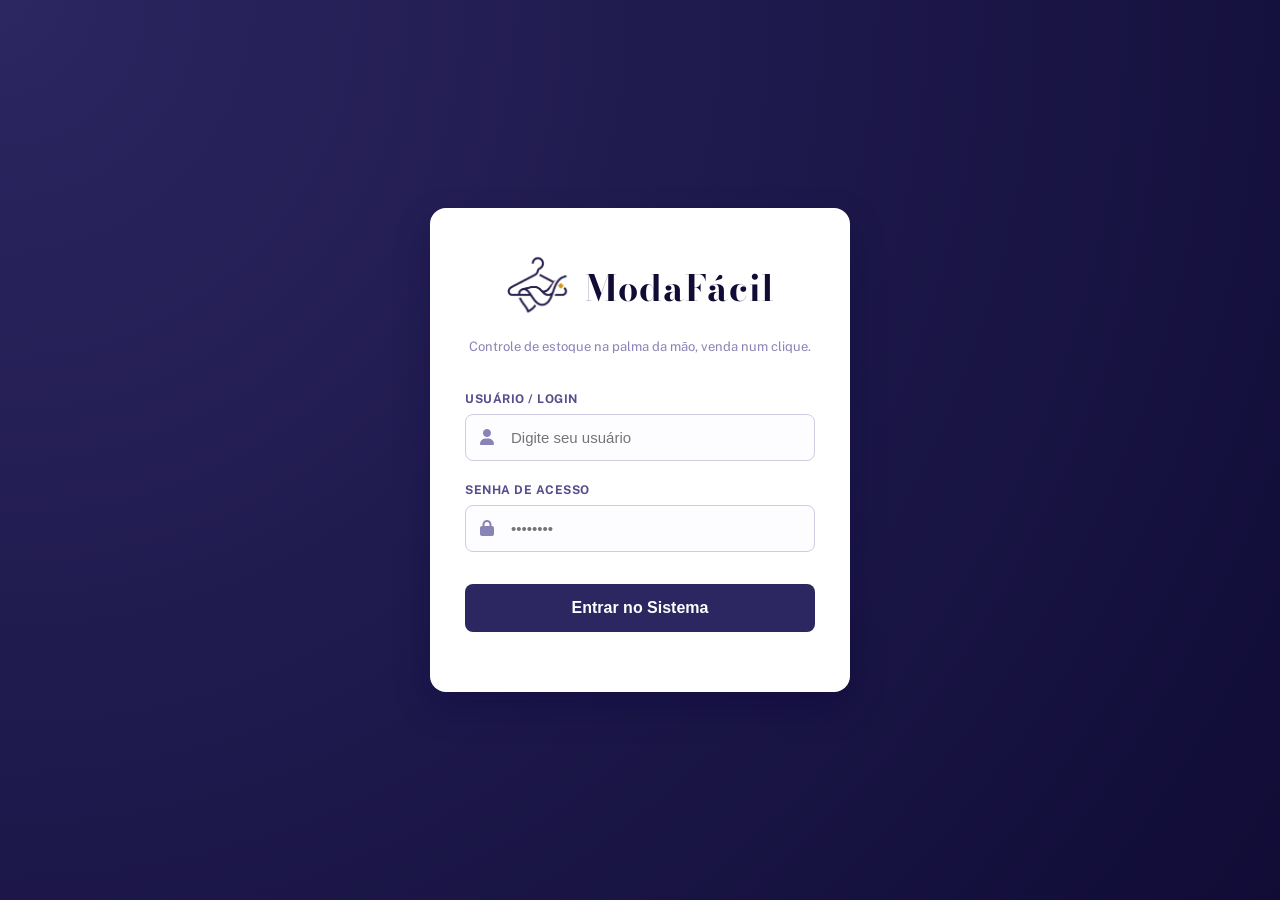
==== commit b5b297d5: "adição da logo" ====
--- a/index.html
+++ b/index.html
@@ -14,7 +14,10 @@
     <div id="tela-login" class="login-wrapper">
         <div class="login-box">
             <div class="login-header">
-                <h1>ModaFácil</h1>
+                <div class="brand-logo-container">
+                    <img src="img/logo.png" alt="Logo ModaFácil" class="site-logo">
+                    <h1>ModaFácil</h1>
+                </div>
                 <p>Controle de estoque na palma da mão, venda num clique.</p>
             </div>
             <form id="form-login" onsubmit="autenticarUsuario(event)">
@@ -46,7 +49,10 @@
             </button>
 
             <div class="sidebar-topo">
-                <h1 onclick="alternarTela('dashboard')">ModaFácil</h1>
+                <div class="brand-logo-container sidebar-brand" onclick="alternarTela('dashboard')">
+                    <img src="img/logo.png" alt="Logo ModaFácil" class="site-logo inverted-logo">
+                    <h1>ModaFácil</h1>
+                </div>
                 <p class="metafora-sidebar">O estoque na palma da mão, a venda num clique.</p>
                 
                 <ul>
@@ -83,7 +89,10 @@
         <main class="content">
 
             <div class="header-central">
-                <h1>ModaFácil</h1>
+                <div class="brand-logo-container central-brand">
+                    <img src="img/logo.png" alt="Logo ModaFácil" class="site-logo">
+                    <h1>ModaFácil</h1>
+                </div>
                 <p>O estoque na palma da mão, a venda num clique.</p>
             </div>
 
@@ -576,7 +585,7 @@
             const txtTotal = document.getElementById("checkout-total-venda");
 
             if (carrinhoVendaAtual.length === 0) {
-                caixaVisual.innerHTML = "Carrinho vazio.";
+                caVisual.innerHTML = "Carrinho vazio.";
                 txtTotal.innerText = "R$ 0,00";
                 return;
             }
--- a/CSS/style.css
+++ b/CSS/style.css
@@ -1,5 +1,5 @@
 /* ==========================================================================
-   1. TIPOGRAFIA DO PROJETO (Didot & News Gothic MT)
+   1. TIPOGRAFIA E CONFIGURAÇÕES BASE (Didot & News Gothic MT)
    ========================================================================== */
 @import url('https://fonts.googleapis.com/css2?family=Bodoni+Moda:ital,opsz,wght@0,6..96,400..900;1,6..96,400..900&family=Public+Sans:wght@300;400;700&display=swap');
 
@@ -135,7 +135,7 @@
 }
 
 /* ==========================================================================
-   3. MENU LATERAL E COMPORTAMENTOS RETRÁTEIS
+   3. MENU LATERAL E COMPORTAMENTOS RETRÁTEIS (SIDEBAR)
    ========================================================================== */
 .sidebar {
     width: 260px;
@@ -200,10 +200,10 @@
     color: #FFFFFF;
 }
 
-/* Botão redondo de colapso */
+/* Botão redondo de colapso - Ajustado Posição e Z-Index para Clique Perfeito */
 .btn-toggle-sidebar {
     position: absolute;
-    top: 32px;
+    top: 25px;
     right: -15px;
     width: 30px;
     height: 30px;
@@ -215,7 +215,8 @@
     display: flex;
     align-items: center;
     justify-content: center;
-    box-shadow: 0 4px 8px rgba(0, 0, 0, 0.15);
+    box-shadow: 0 4px 8px rgba(0, 0, 0, 0.2);
+    z-index: 999;
     transition: background-color 0.2s ease, transform 0.2s ease;
 }
 
@@ -224,13 +225,13 @@
     transform: scale(1.05);
 }
 
-/* COMPORTAMENTO SIDEBAR FECHADA (COLLAPSED) */
+/* COMPORTAMENTO DA SIDEBAR RECOLHIDA (COLLAPSED) */
 .sidebar.collapsed {
     width: 80px;
     padding: 30px 10px;
 }
 
-/* Esconde a logo da sidebar e slogans internos apenas quando recolhido */
+/* Oculta textos e elementos internos quando recolhido */
 .sidebar.collapsed h1,
 .sidebar.collapsed .metafora-sidebar,
 .sidebar.collapsed li span,
@@ -312,7 +313,7 @@
 }
 
 /* ==========================================================================
-   4. CONTEÚDO PRINCIPAL E TÍTULO CONDICIONAL (DASHBOARD)
+   4. CONTEÚDO PRINCIPAL E TÍTULO DINÂMICO
    ========================================================================== */
 .content {
     margin-left: 80px;
@@ -321,19 +322,19 @@
     transition: margin-left 0.3s cubic-bezier(0.4, 0, 0.2, 1), width 0.3s cubic-bezier(0.4, 0, 0.2, 1);
 }
 
-/* Quando abrir o menu lateral, empurra a tela */
+/* Quando abrir a sidebar, empurra o painel de conteúdo */
 .sidebar:not(.collapsed) + .content {
     margin-left: 260px;
     width: calc(100% - 260px);
 }
 
-/* ESTILO DO NOVO TÍTULO SUPERIOR CENTRALIZADO */
+/* ESTILO DO TÍTULO CENTRALIZADO SUPERIOR */
 .header-central {
     text-align: center;
     margin-bottom: 40px;
     padding-bottom: 20px;
     border-bottom: 1px solid rgba(16, 12, 54, 0.1);
-    transition: all 0.3s ease;
+    transition: opacity 0.3s ease;
 }
 
 .header-central h1 {
@@ -350,9 +351,9 @@
     margin-top: 5px;
 }
 
-/* A MÁGICA: Esconde o título do topo se a sidebar NÃO estiver colapsada (tiver aberta) */
+/* Suaviza a exibição do título central caso a sidebar esteja aberta */
 .sidebar:not(.collapsed) + .content .header-central {
-    display: none;
+    opacity: 0.25;
 }
 
 header h2 {
@@ -383,6 +384,13 @@
     border-left: 5px solid rgb(84, 78, 139);
 }
 
+.card i {
+    font-size: 24px;
+    color: rgb(84, 78, 139);
+    margin-bottom: 10px;
+    display: block;
+}
+
 .card h3 {
     font-size: 13px;
     text-transform: uppercase;
@@ -400,14 +408,14 @@
     background: linear-gradient(135deg, rgb(44, 38, 97), rgb(84, 78, 139));
     border-left: none;
 }
-.card.destaque h3, .card.destaque span { color: #FFFFFF; }
+.card.destaque h3, .card.destaque span, .card.destaque i { color: #FFFFFF; }
 
 .card.alerta-critico {
     background-color: #FFFDEB;
     border-left: 5px solid #FEC100;
 }
 
-/* GRIDS E COMPONENTES FINANCEIROS */
+/* GRIDS DO PANEL DASHBOARD */
 .dashboard-grid {
     display: flex;
     gap: 20px;
@@ -463,7 +471,7 @@
     font-weight: bold;
 }
 
-/* CONTAINER DE CADASTROS */
+/* CONTAINER DE ELEMENTOS CADASTRAIS */
 .perfil-container-bloco {
     background: #FFFFFF;
     border-radius: 16px;
@@ -561,7 +569,7 @@
 code { background-color: #F0EDF8; padding: 2px 6px; border-radius: 4px; font-family: monospace; font-weight: bold; color: rgb(44, 38, 97); }
 
 /* ==========================================================================
-   5. NOTIFICAÇÕES 
+   5. NOTIFICAÇÕES (TOAST SYSTEM)
    ========================================================================== */
 .toast-container {
     position: fixed;
@@ -597,4 +605,90 @@
 .toast-erro i { color: #C62828; }
 
 @keyframes slideIn { from { transform: translateX(100%); opacity: 0; } to { transform: translateX(0); opacity: 1; } }
-@keyframes fadeOut { to { transform: translateY(-10px); opacity: 0; } }+@keyframes fadeOut { to { transform: translateY(-10px); opacity: 0; } }
+
+/* ==========================================================================
+   6. IMPLEMENTAÇÃO E INTEGRAÇÃO DA LOGO DA MARCA (CORREÇÃO DE DISTÂNCIA 100px)
+   ========================================================================== */
+
+/* Conector flexível base - Ajustado para alinhar perfeitamente sem esticar */
+.brand-logo-container {
+    display: inline-flex !important; /* Força o bloco a ter apenas o tamanho dos elementos */
+    align-items: center;
+    justify-content: flex-start !important;
+    gap: 12px; /* Distância exata entre o fim da imagem e o começo do texto */
+    margin-bottom: 12px;
+    width: max-content !important; /* Impede que o container ocupe 100% da largura da tela */
+}
+
+/* Tamanho da imagem definido em 100px */
+.site-logo {
+    height: 70px;
+    width: auto;
+    object-fit: contain;
+    display: block;
+    margin: 0 !important; /* Remove qualquer margem padrão da imagem */
+}
+
+/* Alinhamento centralizado exclusivo para o cabeçalho da tela de Login */
+.login-header .brand-logo-container {
+    display: flex !important;
+    justify-content: center !important;
+    margin-bottom: 15px;
+    width: 100% !important; /* No login, o bloco centraliza na caixa */
+}
+
+/* AJUSTE COMPLETO PARA A SIDEBAR (MENU LATERAL) ABERTA */
+.sidebar:not(.collapsed) .sidebar-brand {
+    display: flex !important;
+    align-items: center;
+    justify-content: flex-start !important;
+    padding: 10px 0px;
+    margin-bottom: 20px;
+    width: 100%;
+    cursor: pointer;
+}
+
+/* Garante que o container interno na sidebar fique totalmente colado à esquerda */
+.sidebar:not(.collapsed) .sidebar-brand .brand-logo-container {
+    display: inline-flex !important;
+    justify-content: flex-start !important;
+    gap: 12px; /* Mantém o texto coladinho na logo de 100px */
+    width: max-content !important;
+    margin-bottom: 0;
+}
+
+/* Remove completamente margens e paddings fantasmas do H1 */
+.brand-logo-container h1 {
+    margin: 0 !important;
+    padding: 0 !important;
+    line-height: 1 !important; /* Evita que a altura da linha empurre o texto */
+    white-space: nowrap; /* Garante que o nome não quebre linha */
+}
+
+.sidebar:not(.collapsed) .sidebar-brand h1 {
+    display: block !important;
+    font-size: 26px;
+    color: #FFFFFF;
+}
+
+/* Quando a barra lateral encolher, esconde a logo e o texto */
+.sidebar.collapsed .sidebar-topo .brand-logo-container {
+    display: none !important;
+}
+
+/* Filtro para a logo na barra lateral escura */
+.inverted-logo {
+    filter: brightness(0) invert(1) drop-shadow(0px 0px 1px rgba(206, 204, 225, 0.8));
+    height: 60px; /* Reduzido ligeiramente na sidebar para não quebrar o layout do menu */
+}
+
+/* Centralização do cabeçalho da página principal */
+.central-brand {
+    justify-content: center !important;
+    gap: 15px;
+}
+
+.header-central .site-logo {
+    height: 100px; 
+}
